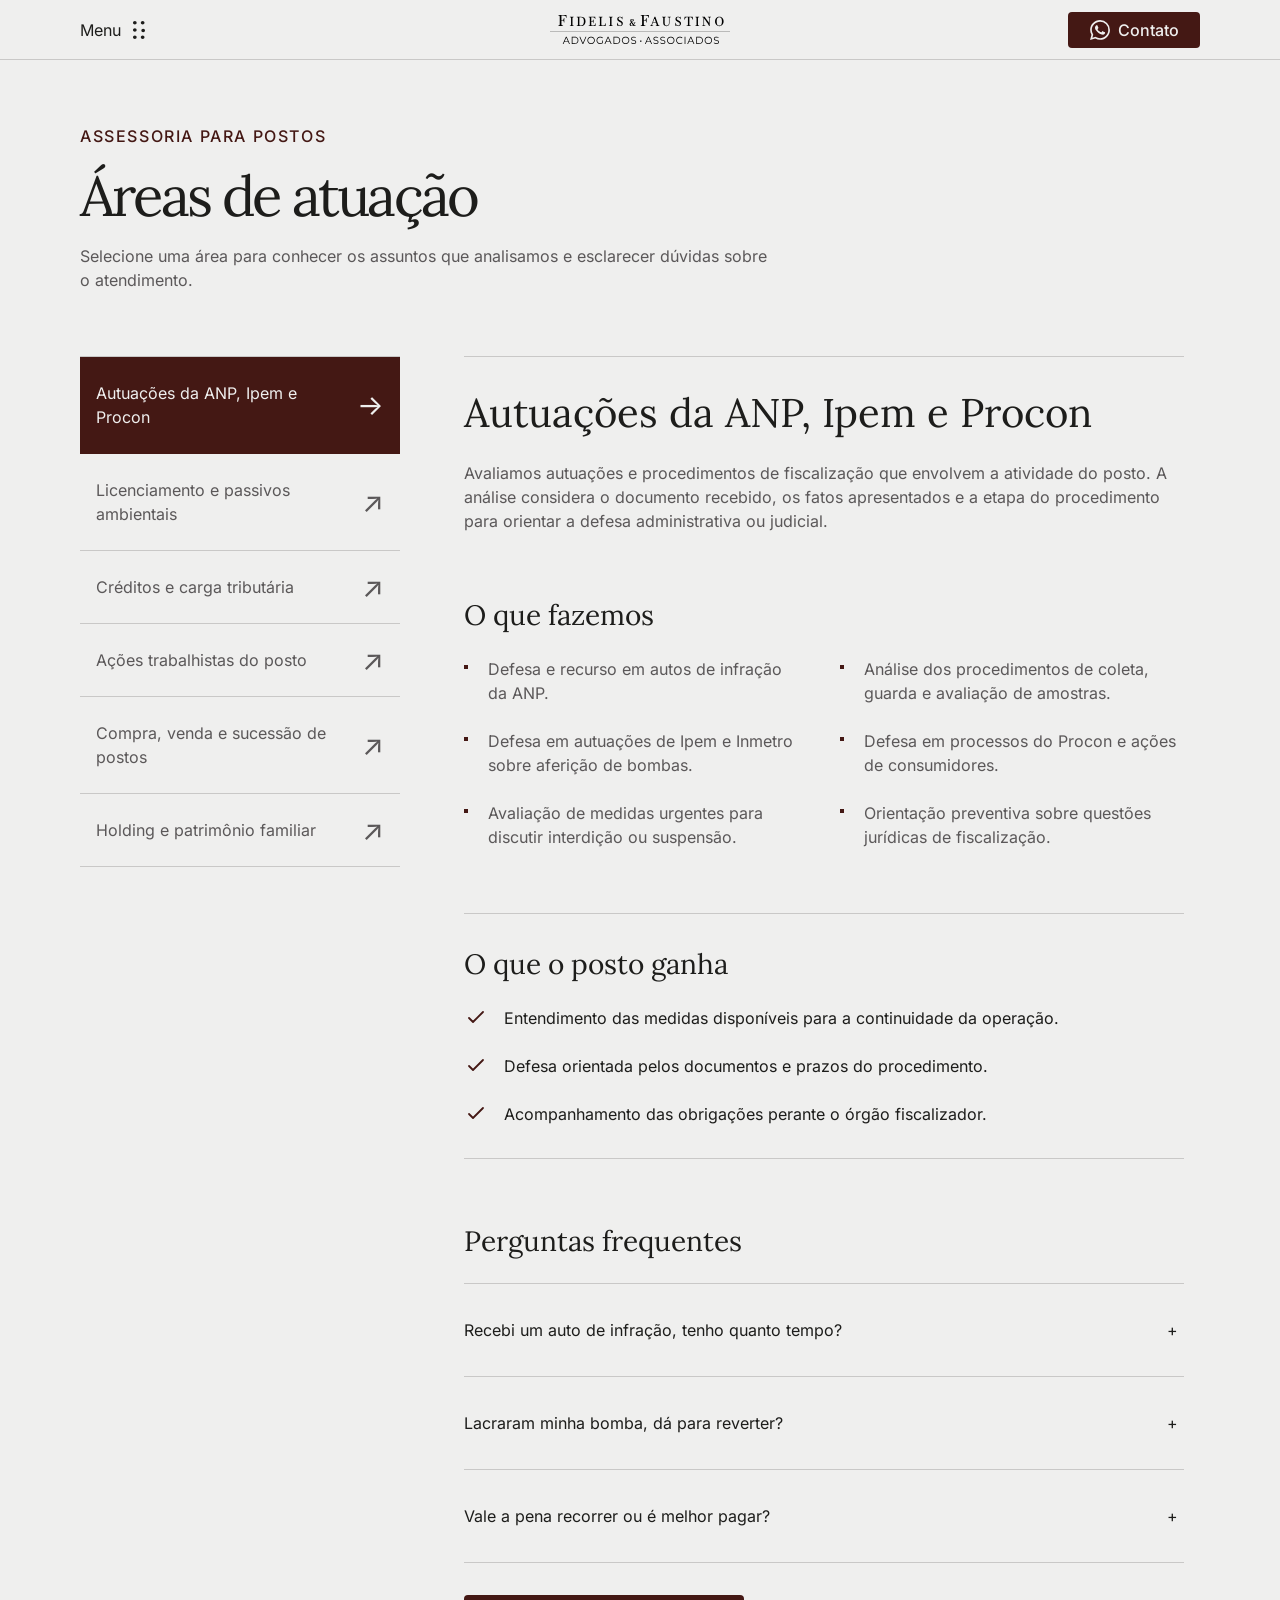
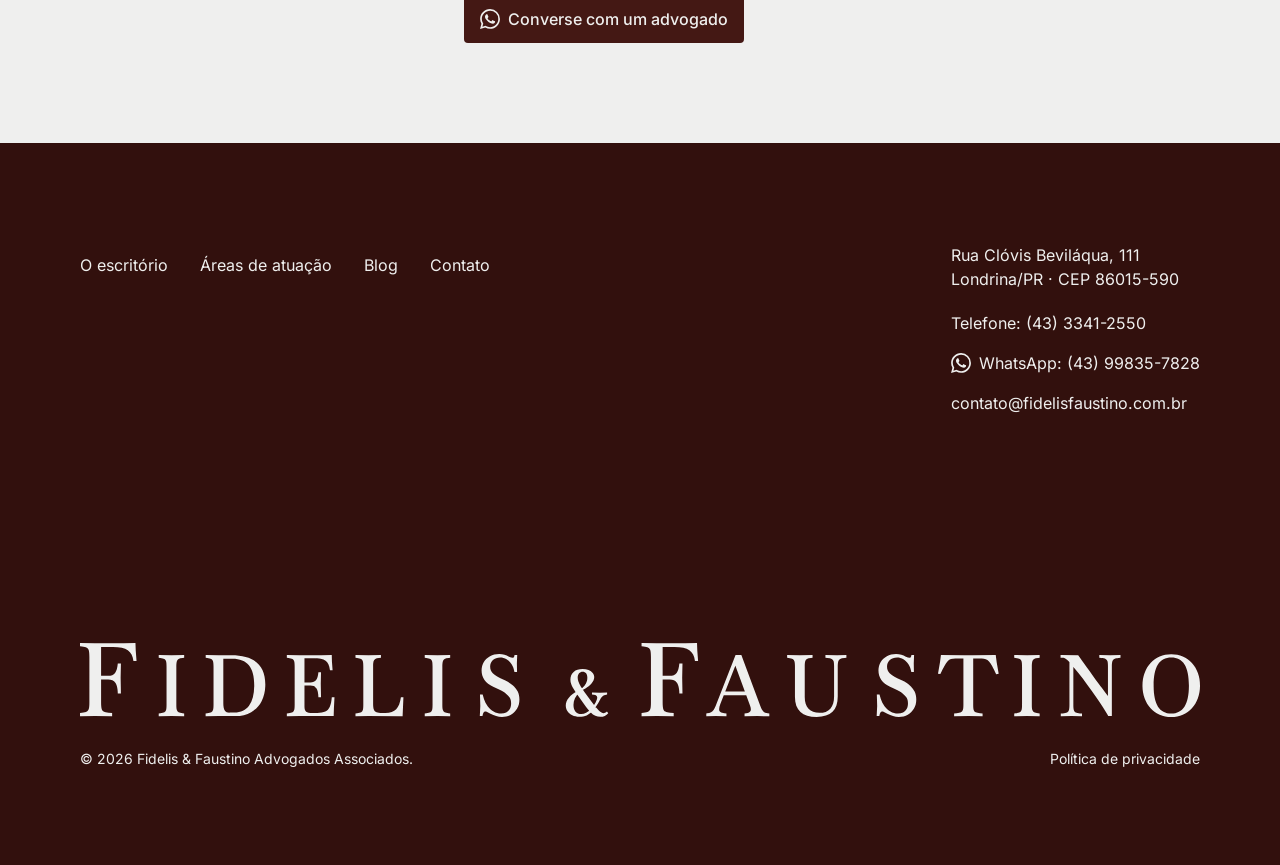
==== areas.html @ b2f61b4e "feat: add Fidelis Faustino institutional website frontend" ====
<!doctype html>
<html lang="pt-BR">
<head>
  <meta charset="utf-8">
  <meta name="viewport" content="width=device-width, initial-scale=1">
  <meta name="description" content="Conheça as áreas de atuação de Fidelis &amp; Faustino: autuações, questões ambientais, tributárias, trabalhistas e patrimoniais.">
  <meta name="theme-color" content="#EFEFEE">
  <title>Áreas de atuação | Fidelis &amp; Faustino Advogados Associados</title>
  <link rel="preload" href="assets/fonts/lora-400.ttf" as="font" type="font/ttf" crossorigin>
  <link rel="preload" href="assets/fonts/inter-400.ttf" as="font" type="font/ttf" crossorigin>
  <link rel="stylesheet" href="css/tailwind.css">
  <link rel="stylesheet" href="design_system/tokens.css">
  <link rel="stylesheet" href="css/frontend-tokens.css">
  <link rel="stylesheet" href="css/custom.css?v=d2b5f549e1b6">
  <link rel="stylesheet" href="css/areas.css">
  <script src="js/areas.js" defer></script>
  <script src="js/main.js" defer></script>
</head>
<body class="areas-page">
  <a href="#conteudo" class="skip-link">Pular para o conteúdo</a>
  <header class="site-header">
    <div class="container header-inner flex items-center justify-between">
      <button type="button" id="menu-trigger" class="menu-trigger" aria-expanded="false" aria-controls="site-menu" aria-label="Abrir menu de navegação">
        <span class="menu-label">Menu</span>
        <img src="assets/figma/imgGroup.svg" alt="" width="12" height="18">
      </button>
      <a class="header-brand" href="index.html" aria-label="Fidelis &amp; Faustino, início">
        <img src="assets/figma/imgFidelisFaustinoVetorOriginal.svg" alt="Fidelis & Faustino Advogados Associados" width="180" height="29">
      </a>
      <a href="contato.html" class="header-contact"><span><i class="whatsapp-icon" aria-hidden="true"></i>Contato</span></a>
    </div>
  </header>
  <div id="site-menu" class="menu-backdrop" hidden>
    <nav class="menu-panel" aria-label="Navegação principal">
      <div class="container menu-layout grid">
        <div class="menu-links grid">
          <a href="escritorio.html">O escritório</a>
          <a href="areas.html" aria-current="page">Áreas de atuação</a>
          <a href="virada-de-bandeira.html">Virada de bandeira</a>
          <a href="index.html#publicacao">Publicação</a>
          <a href="blog.html">Blog</a>
          <a href="contato.html">Contato</a>
        </div>
        <img class="menu-photo" src="assets/figma/imgPanoramaPostoBrasileiroEstadoFinalDoReveal.webp" width="1440" height="706" alt="" loading="lazy">
      </div>
    </nav>
  </div>
  <main id="conteudo" tabindex="-1">
    <section id="inicio" class="areas-hero" aria-labelledby="areas-title">
      <div class="container">
        <p class="eyebrow">ASSESSORIA PARA POSTOS</p>
        <h1 id="areas-title" class="display">Áreas de atuação</h1>
        <p class="body-secondary">Selecione uma área para conhecer os assuntos que analisamos e esclarecer dúvidas sobre o atendimento.</p>
      </div>
    </section>
    <div class="areas-section" data-areas>
      <div class="container areas-layout">
        <aside class="areas-sidebar" aria-label="Selecione uma área">
          <nav class="areas-nav" aria-label="Áreas de atuação">
            <a href="#autuacoes" data-area-link>Autuações da ANP, Ipem e Procon</a>
            <a href="#ambiental" data-area-link>Licenciamento e passivos ambientais</a>
            <a href="#tributario" data-area-link>Créditos e carga tributária</a>
            <a href="#trabalhista" data-area-link>Ações trabalhistas do posto</a>
            <a href="#sucessao" data-area-link>Compra, venda e sucessão de postos</a>
            <a href="#patrimonio" data-area-link>Holding e patrimônio familiar</a>
          </nav>
          <div class="areas-mobile-picker">
            <label for="area-select">Selecione uma área</label>
            <select id="area-select" data-area-select>
              <option value="autuacoes">Autuações da ANP, Ipem e Procon</option>
              <option value="ambiental">Licenciamento e passivos ambientais</option>
              <option value="tributario">Créditos e carga tributária</option>
              <option value="trabalhista">Ações trabalhistas do posto</option>
              <option value="sucessao">Compra, venda e sucessão de postos</option>
              <option value="patrimonio">Holding e patrimônio familiar</option>
            </select>
          </div>
        </aside>
        <div class="areas-detail">
          <article id="autuacoes" data-area-panel aria-labelledby="autuacoes-title" class="area-panel">
            <div class="area-intro">
              <h2 id="autuacoes-title" class="heading">Autuações da ANP, Ipem e Procon</h2>
              <p class="body-secondary">Avaliamos autuações e procedimentos de fiscalização que envolvem a atividade do posto. A análise considera o documento recebido, os fatos apresentados e a etapa do procedimento para orientar a defesa administrativa ou judicial.</p>
            </div>
<section class="area-services area-block" aria-labelledby="services-autuacoes"><h3 id="services-autuacoes">O que fazemos</h3><ul class="area-points"><li>Defesa e recurso em autos de infração da ANP.</li><li>Análise dos procedimentos de coleta, guarda e avaliação de amostras.</li><li>Defesa em autuações de Ipem e Inmetro sobre aferição de bombas.</li><li>Defesa em processos do Procon e ações de consumidores.</li><li>Avaliação de medidas urgentes para discutir interdição ou suspensão.</li><li>Orientação preventiva sobre questões jurídicas de fiscalização.</li></ul></section>
<section class="area-benefits area-block" aria-labelledby="benefits-autuacoes"><h3 id="benefits-autuacoes">O que o posto ganha</h3><ul><li><svg class="area-check" viewBox="0 0 24 24" fill="none" aria-hidden="true"><path d="m5 12 4 4L19 6" stroke="currentColor" stroke-width="1.8" stroke-linecap="round" stroke-linejoin="round"/></svg><span>Entendimento das medidas disponíveis para a continuidade da operação.</span></li><li><svg class="area-check" viewBox="0 0 24 24" fill="none" aria-hidden="true"><path d="m5 12 4 4L19 6" stroke="currentColor" stroke-width="1.8" stroke-linecap="round" stroke-linejoin="round"/></svg><span>Defesa orientada pelos documentos e prazos do procedimento.</span></li><li><svg class="area-check" viewBox="0 0 24 24" fill="none" aria-hidden="true"><path d="m5 12 4 4L19 6" stroke="currentColor" stroke-width="1.8" stroke-linecap="round" stroke-linejoin="round"/></svg><span>Acompanhamento das obrigações perante o órgão fiscalizador.</span></li></ul></section>
<section class="area-faq area-block" aria-labelledby="faq-autuacoes-title"><h3 id="faq-autuacoes-title">Perguntas frequentes</h3><details class="faq-item" name="faq-autuacoes"><summary>Recebi um auto de infração, tenho quanto tempo?</summary><p>O prazo precisa ser conferido na notificação e no procedimento específico. A análise verifica o documento recebido, a data de ciência e a etapa em que a demanda se encontra.</p></details><details class="faq-item" name="faq-autuacoes"><summary>Lacraram minha bomba, dá para reverter?</summary><p>A avaliação considera o motivo da medida e os documentos da fiscalização para identificar as possibilidades administrativas ou judiciais aplicáveis.</p></details><details class="faq-item" name="faq-autuacoes"><summary>Vale a pena recorrer ou é melhor pagar?</summary><p>A leitura do auto de infração e dos documentos permite avaliar os fundamentos da cobrança, as possibilidades de defesa e os riscos de cada caminho.</p></details></section>
            <a href="contato.html" class="button area-cta" data-contact-topic="Autuações da ANP, Ipem e Procon"><i class="whatsapp-icon" aria-hidden="true"></i>Converse com um advogado</a>
          </article>
          <article id="ambiental" data-area-panel aria-labelledby="ambiental-title" class="area-panel">
            <div class="area-intro">
              <h2 id="ambiental-title" class="heading">Licenciamento e passivos ambientais</h2>
              <p class="body-secondary">Orientamos questões jurídicas relacionadas às licenças, às exigências dos órgãos ambientais e aos passivos associados ao posto. Examinamos a documentação e o histórico da área para avaliar as obrigações envolvidas.</p>
            </div>
<section class="area-services area-block" aria-labelledby="services-ambiental"><h3 id="services-ambiental">O que fazemos</h3><ul class="area-points"><li>Orientação jurídica na regularização, renovação e transferência de licenças.</li><li>Defesa em autos de infração ambiental.</li><li>Negociação e acompanhamento de termos de ajustamento de conduta.</li><li>Defesa em ações civis públicas e acompanhamento de inquéritos civis.</li><li>Orientação jurídica em investigação e remediação de áreas.</li><li>Análise de responsabilidades entre proprietário, revendedor e distribuidora.</li></ul></section>
<section class="area-benefits area-block" aria-labelledby="benefits-ambiental"><h3 id="benefits-ambiental">O que o posto ganha</h3><ul><li><svg class="area-check" viewBox="0 0 24 24" fill="none" aria-hidden="true"><path d="m5 12 4 4L19 6" stroke="currentColor" stroke-width="1.8" stroke-linecap="round" stroke-linejoin="round"/></svg><span>Clareza sobre exigências e documentos necessários à regularização.</span></li><li><svg class="area-check" viewBox="0 0 24 24" fill="none" aria-hidden="true"><path d="m5 12 4 4L19 6" stroke="currentColor" stroke-width="1.8" stroke-linecap="round" stroke-linejoin="round"/></svg><span>Avaliação das responsabilidades relacionadas ao passivo ambiental.</span></li><li><svg class="area-check" viewBox="0 0 24 24" fill="none" aria-hidden="true"><path d="m5 12 4 4L19 6" stroke="currentColor" stroke-width="1.8" stroke-linecap="round" stroke-linejoin="round"/></svg><span>Orientação sobre obrigações e possibilidades de negociação com os órgãos envolvidos.</span></li></ul></section>
<section class="area-faq area-block" aria-labelledby="faq-ambiental-title"><h3 id="faq-ambiental-title">Perguntas frequentes</h3><details class="faq-item" name="faq-ambiental"><summary>Comprei um posto já contaminado. Eu respondo?</summary><p>A análise considera o histórico da área, os envolvidos e as obrigações ambientais. A compra exige o exame das possíveis responsabilidades relacionadas ao passivo.</p></details><details class="faq-item" name="faq-ambiental"><summary>O que um TAC me obriga a fazer?</summary><p>As obrigações são identificadas no texto do termo, incluindo medidas, condições e prazos. A leitura jurídica permite avaliar o compromisso antes da assinatura.</p></details><details class="faq-item" name="faq-ambiental"><summary>Minha licença venceu. O que faço primeiro?</summary><p>A análise começa pela licença, pelo histórico do procedimento e por eventuais notificações para definir as medidas aplicáveis à situação do posto.</p></details></section>
            <a href="contato.html" class="button area-cta" data-contact-topic="Licenciamento e passivos ambientais"><i class="whatsapp-icon" aria-hidden="true"></i>Converse com um advogado</a>
          </article>
          <article id="tributario" data-area-panel aria-labelledby="tributario-title" class="area-panel">
            <div class="area-intro">
              <h2 id="tributario-title" class="heading">Créditos e carga tributária</h2>
              <p class="body-secondary">Examinamos questões tributárias da operação do posto, incluindo recolhimentos, possíveis créditos e cobranças fiscais. A análise parte dos registros da empresa para avaliar as medidas administrativas ou judiciais aplicáveis.</p>
            </div>
<section class="area-services area-block" aria-labelledby="services-tributario"><h3 id="services-tributario">O que fazemos</h3><ul class="area-points"><li>Revisão dos recolhimentos e do período aplicável à análise.</li><li>Identificação de possíveis créditos e pedidos de restituição ou compensação.</li><li>Defesa em autos de infração estaduais e federais.</li><li>Defesa em execuções fiscais e discussão de penhoras.</li><li>Avaliação de parcelamentos e transações tributárias.</li><li>Orientação sobre o regime tributário da loja de conveniência.</li></ul></section>
<section class="area-benefits area-block" aria-labelledby="benefits-tributario"><h3 id="benefits-tributario">O que o posto ganha</h3><ul><li><svg class="area-check" viewBox="0 0 24 24" fill="none" aria-hidden="true"><path d="m5 12 4 4L19 6" stroke="currentColor" stroke-width="1.8" stroke-linecap="round" stroke-linejoin="round"/></svg><span>Identificação de possíveis valores a recuperar com base nos recolhimentos.</span></li><li><svg class="area-check" viewBox="0 0 24 24" fill="none" aria-hidden="true"><path d="m5 12 4 4L19 6" stroke="currentColor" stroke-width="1.8" stroke-linecap="round" stroke-linejoin="round"/></svg><span>Compreensão da carga tributária aplicável à operação.</span></li><li><svg class="area-check" viewBox="0 0 24 24" fill="none" aria-hidden="true"><path d="m5 12 4 4L19 6" stroke="currentColor" stroke-width="1.8" stroke-linecap="round" stroke-linejoin="round"/></svg><span>Avaliação das medidas de defesa em cobranças e execuções fiscais.</span></li></ul></section>
<section class="area-faq area-block" aria-labelledby="faq-tributario-title"><h3 id="faq-tributario-title">Perguntas frequentes</h3><details class="faq-item" name="faq-tributario"><summary>Dá para recuperar imposto pago a mais?</summary><p>A possibilidade de recuperação é avaliada com base nos recolhimentos e nos registros fiscais, considerando os requisitos aplicáveis a cada situação.</p></details><details class="faq-item" name="faq-tributario"><summary>Preciso trocar de contador?</summary><p>A revisão pode ser conduzida em diálogo com o contador do posto, a partir da documentação fiscal e contábil disponível.</p></details><details class="faq-item" name="faq-tributario"><summary>Já estou em execução fiscal. Ainda dá para discutir?</summary><p>A documentação e a etapa do processo são examinadas para identificar as medidas de defesa disponíveis e os riscos envolvidos.</p></details></section>
            <a href="contato.html" class="button area-cta" data-contact-topic="Créditos e carga tributária"><i class="whatsapp-icon" aria-hidden="true"></i>Converse com um advogado</a>
          </article>
          <article id="trabalhista" data-area-panel aria-labelledby="trabalhista-title" class="area-panel">
            <div class="area-intro">
              <h2 id="trabalhista-title" class="heading">Ações trabalhistas do posto</h2>
              <p class="body-secondary">Atuamos nas questões trabalhistas da pista e da loja de conveniência. Avaliamos reclamações, contratos e rotinas de trabalho para orientar o posto nas demandas existentes e na organização dos procedimentos com a equipe.</p>
            </div>
<section class="area-services area-block" aria-labelledby="services-trabalhista"><h3 id="services-trabalhista">O que fazemos</h3><ul class="area-points"><li>Defesa em reclamações trabalhistas e acompanhamento de recursos.</li><li>Revisão de contratos, jornadas, controle de ponto e políticas de comissão.</li><li>Orientação para adequação das rotinas trabalhistas do posto.</li><li>Orientação em rescisões e negociação de acordos.</li><li>Defesa em procedimentos de fiscalização trabalhista.</li><li>Treinamento de gestão sobre rotinas e riscos trabalhistas recorrentes.</li></ul></section>
<section class="area-benefits area-block" aria-labelledby="benefits-trabalhista"><h3 id="benefits-trabalhista">O que o posto ganha</h3><ul><li><svg class="area-check" viewBox="0 0 24 24" fill="none" aria-hidden="true"><path d="m5 12 4 4L19 6" stroke="currentColor" stroke-width="1.8" stroke-linecap="round" stroke-linejoin="round"/></svg><span>Identificação de rotinas que podem gerar demandas recorrentes.</span></li><li><svg class="area-check" viewBox="0 0 24 24" fill="none" aria-hidden="true"><path d="m5 12 4 4L19 6" stroke="currentColor" stroke-width="1.8" stroke-linecap="round" stroke-linejoin="round"/></svg><span>Elementos para avaliar os riscos e as provisões de cada processo.</span></li><li><svg class="area-check" viewBox="0 0 24 24" fill="none" aria-hidden="true"><path d="m5 12 4 4L19 6" stroke="currentColor" stroke-width="1.8" stroke-linecap="round" stroke-linejoin="round"/></svg><span>Orientação para documentar procedimentos e relações de trabalho.</span></li></ul></section>
<section class="area-faq area-block" aria-labelledby="faq-trabalhista-title"><h3 id="faq-trabalhista-title">Perguntas frequentes</h3><details class="faq-item" name="faq-trabalhista"><summary>Frentista tem direito a adicional de periculosidade?</summary><p>A análise considera as atividades efetivamente exercidas, o período e a documentação para avaliar o adicional no caso concreto.</p></details><details class="faq-item" name="faq-trabalhista"><summary>Posso descontar a diferença de caixa do funcionário?</summary><p>A possibilidade precisa ser avaliada a partir das condições de trabalho, dos documentos e das regras aplicáveis à relação.</p></details><details class="faq-item" name="faq-trabalhista"><summary>Vale a pena fazer acordo?</summary><p>A avaliação considera os pedidos, os documentos e os riscos do processo para orientar a decisão sobre uma possível negociação.</p></details></section>
            <a href="contato.html" class="button area-cta" data-contact-topic="Ações trabalhistas do posto"><i class="whatsapp-icon" aria-hidden="true"></i>Converse com um advogado</a>
          </article>
          <article id="sucessao" data-area-panel aria-labelledby="sucessao-title" class="area-panel">
            <div class="area-intro">
              <h2 id="sucessao-title" class="heading">Compra, venda e sucessão de postos</h2>
              <p class="body-secondary">Analisamos os contratos, os documentos e as obrigações envolvidos na compra, na venda ou na sucessão de um posto. O trabalho considera o histórico da operação e as condições da transição para orientar a negociação e a organização societária.</p>
            </div>
<section class="area-services area-block" aria-labelledby="services-sucessao"><h3 id="services-sucessao">O que fazemos</h3><ul class="area-points"><li>Análise de documentos e passivos antes da assinatura.</li><li>Redação de contratos com avaliação de garantias e retenção de valores.</li><li>Orientação jurídica na transferência de autorizações e licenças.</li><li>Avaliação do contrato de bandeira e das obrigações envolvidas na transferência.</li><li>Planejamento da sucessão familiar.</li><li>Mediação de conflitos entre sócios e herdeiros.</li></ul></section>
<section class="area-benefits area-block" aria-labelledby="benefits-sucessao"><h3 id="benefits-sucessao">O que o posto ganha</h3><ul><li><svg class="area-check" viewBox="0 0 24 24" fill="none" aria-hidden="true"><path d="m5 12 4 4L19 6" stroke="currentColor" stroke-width="1.8" stroke-linecap="round" stroke-linejoin="round"/></svg><span>Informações sobre os riscos para orientar a negociação do preço.</span></li><li><svg class="area-check" viewBox="0 0 24 24" fill="none" aria-hidden="true"><path d="m5 12 4 4L19 6" stroke="currentColor" stroke-width="1.8" stroke-linecap="round" stroke-linejoin="round"/></svg><span>Planejamento das etapas jurídicas da transição da operação.</span></li><li><svg class="area-check" viewBox="0 0 24 24" fill="none" aria-hidden="true"><path d="m5 12 4 4L19 6" stroke="currentColor" stroke-width="1.8" stroke-linecap="round" stroke-linejoin="round"/></svg><span>Regras documentadas para as relações entre sócios e familiares.</span></li></ul></section>
<section class="area-faq area-block" aria-labelledby="faq-sucessao-title"><h3 id="faq-sucessao-title">Perguntas frequentes</h3><details class="faq-item" name="faq-sucessao"><summary>O contrato com a distribuidora passa para o comprador?</summary><p>As condições de transferência e eventuais exigências de anuência são verificadas no contrato vigente e nos documentos da negociação.</p></details><details class="faq-item" name="faq-sucessao"><summary>Quanto tempo leva uma due diligence?</summary><p>O prazo é avaliado conforme o tamanho da operação, os documentos disponíveis e o escopo da análise.</p></details><details class="faq-item" name="faq-sucessao"><summary>O que mais aparece de surpresa?</summary><p>A análise procura obrigações contratuais e passivos ambientais, trabalhistas e fiscais que possam influenciar a negociação.</p></details></section>
            <a href="contato.html" class="button area-cta" data-contact-topic="Compra, venda e sucessão de postos"><i class="whatsapp-icon" aria-hidden="true"></i>Converse com um advogado</a>
          </article>
          <article id="patrimonio" data-area-panel aria-labelledby="patrimonio-title" class="area-panel">
            <div class="area-intro">
              <h2 id="patrimonio-title" class="heading">Holding e patrimônio familiar</h2>
              <p class="body-secondary">Avaliamos a organização do patrimônio e das participações da família, considerando a atividade do posto e os objetivos de sucessão. A análise inclui a estrutura societária e as garantias assumidas pelos envolvidos.</p>
            </div>
<section class="area-services area-block" aria-labelledby="services-patrimonio"><h3 id="services-patrimonio">O que fazemos</h3><ul class="area-points"><li>Avaliação e estruturação de holding familiar.</li><li>Organização das relações entre patrimônio pessoal e operação.</li><li>Planejamento sucessório com análise de custos e procedimentos.</li><li>Acordos de sócios e regras de entrada e saída de familiares.</li><li>Revisão de garantias e avais dados a distribuidoras e bancos.</li><li>Organização societária de quem tem mais de um posto.</li></ul></section>
<section class="area-benefits area-block" aria-labelledby="benefits-patrimonio"><h3 id="benefits-patrimonio">O que o posto ganha</h3><ul><li><svg class="area-check" viewBox="0 0 24 24" fill="none" aria-hidden="true"><path d="m5 12 4 4L19 6" stroke="currentColor" stroke-width="1.8" stroke-linecap="round" stroke-linejoin="round"/></svg><span>Visão das relações entre patrimônio, garantias e riscos da operação.</span></li><li><svg class="area-check" viewBox="0 0 24 24" fill="none" aria-hidden="true"><path d="m5 12 4 4L19 6" stroke="currentColor" stroke-width="1.8" stroke-linecap="round" stroke-linejoin="round"/></svg><span>Planejamento da sucessão conforme a estrutura familiar.</span></li><li><svg class="area-check" viewBox="0 0 24 24" fill="none" aria-hidden="true"><path d="m5 12 4 4L19 6" stroke="currentColor" stroke-width="1.8" stroke-linecap="round" stroke-linejoin="round"/></svg><span>Regras documentadas sobre participação, direitos e obrigações dos familiares.</span></li></ul></section>
<section class="area-faq area-block" aria-labelledby="faq-patrimonio-title"><h3 id="faq-patrimonio-title">Perguntas frequentes</h3><details class="faq-item" name="faq-patrimonio"><summary>Holding serve para esconder patrimônio?</summary><p>A holding é uma estrutura de organização patrimonial e societária. Sua adequação exige avaliar os bens, as obrigações existentes e a finalidade pretendida.</p></details><details class="faq-item" name="faq-patrimonio"><summary>Sou avalista do contrato com a distribuidora. Isso me expõe?</summary><p>O aval pode envolver obrigações pessoais. O contrato e as garantias assumidas integram a análise patrimonial.</p></details><details class="faq-item" name="faq-patrimonio"><summary>Vale a pena para quem tem um posto só?</summary><p>A adequação da estrutura considera o patrimônio, as obrigações e os objetivos da família, além da quantidade de postos.</p></details></section>
            <a href="contato.html" class="button area-cta" data-contact-topic="Holding e patrimônio familiar"><i class="whatsapp-icon" aria-hidden="true"></i>Converse com um advogado</a>
          </article>
        </div>
      </div>
    </div>
  </main>
  <footer class="section site-footer">
    <div class="container footer-inner">
      <div class="footer-top flex justify-between">
        <nav class="footer-nav flex" aria-label="Navegação do rodapé"><a href="escritorio.html">O escritório</a><a href="areas.html" aria-current="page">Áreas de atuação</a><a href="blog.html">Blog</a><a href="contato.html">Contato</a></nav>
        <div class="footer-contact-info">
          <address>Rua Clóvis Beviláqua, 111<br>Londrina/PR · CEP 86015-590</address>
          <div class="footer-contact-links">
            <a href="tel:+554333412550">Telefone: (43) 3341-2550</a>
            <a href="https://wa.me/5543998357828" target="_blank" rel="noopener noreferrer"><i class="whatsapp-icon" aria-hidden="true"></i>WhatsApp: (43) 99835-7828<span class="sr-only"> (abre em nova aba)</span></a>
            <a href="mailto:contato@fidelisfaustino.com.br">contato@fidelisfaustino.com.br</a>
          </div>
        </div>
      </div>
      <div class="footer-brand-block">
        <a href="#inicio" aria-label="Fidelis & Faustino, voltar ao início"><img class="footer-wordmark" src="assets/figma/imgFidelisFaustinoAssinaturaVetorialOriginal1280Px.svg" width="1280" height="84" alt="Fidelis & Faustino" loading="lazy"></a>
        <div class="footer-bottom flex justify-between"><p>© 2026 Fidelis & Faustino Advogados Associados.</p><button class="privacy-trigger" type="button" data-open-dialog="privacy-dialog">Política de privacidade</button></div>
      </div>
    </div>
  </footer>
  <div class="back-top-slot"><a class="back-to-top" href="#inicio" hidden aria-label="Voltar ao topo"><span aria-hidden="true">↑</span></a></div>
  <dialog id="channel-dialog" class="notice-dialog" aria-labelledby="channel-title">
    <div class="stack"><h2 id="channel-title">Canal de atendimento</h2><p>Canal de atendimento em configuração nesta prévia. Você pode enviar um e-mail para <a class="text-link" href="mailto:contato@fidelisfaustino.com.br">contato@fidelisfaustino.com.br</a>.</p><button type="button" class="button notice-close" data-close-dialog>Fechar</button></div>
  </dialog>
  <dialog id="privacy-dialog" class="notice-dialog" aria-labelledby="privacy-title">
    <div class="stack"><h2 id="privacy-title">Privacidade nesta prévia</h2><p>O formulário é demonstrativo. Os dados digitados permanecem nesta página e não são enviados nem armazenados.</p><p>A política de privacidade será disponibilizada antes da ativação do formulário.</p><button type="button" class="button notice-close" data-close-dialog>Fechar</button></div>
  </dialog>
</body>
</html>
---- design_system/tokens.css ----
/* Fidelis & Faustino v1.0.0. Generated from source-manifest.json.
 * CSS projects Figma Regular/Medium to numeric 400/500; px to rem at 16px root.
 * Offsets/blur become dimensions. Reduced zero uses the target dimension. */
:root {
  --primitive-color-wine: #441814;
  --primitive-color-wine-hover: #5A221D;
  --primitive-color-wine-pressed: #32100D;
  --primitive-color-ink: #1D1D1B;
  --primitive-color-black: #000000;
  --primitive-color-secondary: #5B5859;
  --primitive-color-canvas: #EFEFEE;
  --primitive-color-border: #C9C8C7;
  --primitive-color-disabled: #DEDDDA;
  --primitive-color-disabled-text: #817D7B;
  --primitive-space-0: 0rem;
  --primitive-space-1: 0.0625rem;
  --primitive-space-2: 0.125rem;
  --primitive-space-4: 0.25rem;
  --primitive-space-8: 0.5rem;
  --primitive-space-12: 0.75rem;
  --primitive-space-14: 0.875rem;
  --primitive-space-16: 1rem;
  --primitive-space-20: 1.25rem;
  --primitive-space-24: 1.5rem;
  --primitive-space-28: 1.75rem;
  --primitive-space-32: 2rem;
  --primitive-space-36: 2.25rem;
  --primitive-space-40: 2.5rem;
  --primitive-space-44: 2.75rem;
  --primitive-space-48: 3rem;
  --primitive-space-52: 3.25rem;
  --primitive-space-56: 3.5rem;
  --primitive-space-60: 3.75rem;
  --primitive-space-64: 4rem;
  --primitive-space-80: 5rem;
  --primitive-space-96: 6rem;
  --primitive-space-100: 6.25rem;
  --primitive-space-128: 8rem;
  --primitive-space-160: 10rem;
  --primitive-space-180: 11.25rem;
  --primitive-space-260: 16.25rem;
  --primitive-space-429: 26.8125rem;
  --primitive-space-541: 33.8125rem;
  --primitive-space-706: 44.125rem;
  --primitive-space-1280: 80rem;
  --primitive-space-1440: 90rem;
  --primitive-type-h1: 3.5rem;
  --primitive-type-h2: 2.5rem;
  --primitive-type-h3: 1.75rem;
  --primitive-type-body: 1rem;
  --primitive-type-small: 0.875rem;
  --primitive-type-eyebrow: 1rem;
  --primitive-type-h1-tablet: 3rem;
  --primitive-type-h1-mobile: 2.75rem;
  --primitive-type-line-h1: 4.025rem;
  --primitive-type-line-h2: 3rem;
  --primitive-type-line-h3: 2.25rem;
  --primitive-type-line-body: 1.5rem;
  --primitive-type-line-small: 1.25rem;
  --primitive-type-line-h1-tablet: 3.45rem;
  --primitive-type-line-h1-mobile: 3.1625rem;
  --primitive-type-tracking-h1: -0.175rem;
  --primitive-type-tracking-h1-tablet: -0.15rem;
  --primitive-type-tracking-h1-mobile: -0.1375rem;
  --primitive-type-tracking-eyebrow: 0.1rem;
  --primitive-type-tracking-normal: 0rem;
  --primitive-font-display: "Lora";
  --primitive-font-body: "Inter";
  --primitive-font-regular: 400;
  --primitive-font-medium: 500;
  --primitive-motion-zero: 0ms;
  --primitive-motion-zero-px: 0rem;
  --primitive-motion-delay-1: 100ms;
  --primitive-motion-delay-2: 200ms;
  --primitive-motion-delay-3: 300ms;
  --primitive-motion-delay-4: 400ms;
  --primitive-motion-ui: 150ms;
  --primitive-motion-menu: 300ms;
  --primitive-motion-hero: 1000ms;
  --primitive-motion-panorama: 1800ms;
  --primitive-motion-scale-start: 1.4;
  --primitive-motion-scale-final: 1;
  --primitive-motion-offset: 6.25rem;
  --primitive-motion-blur-image: 0.25rem;
  --primitive-motion-blur-menu: 0.375rem;
  --primitive-motion-bounce: 0;
  --color-bg-primary: var(--primitive-color-canvas);
  --color-text-primary: var(--primitive-color-ink);
  --color-text-secondary: var(--primitive-color-secondary);
  --color-text-accent: var(--primitive-color-wine);
  --color-text-inverse: var(--primitive-color-canvas);
  --color-action-default: var(--primitive-color-wine);
  --color-action-hover: var(--primitive-color-wine-hover);
  --color-action-pressed: var(--primitive-color-wine-pressed);
  --color-action-disabled: var(--primitive-color-disabled);
  --color-text-disabled: var(--primitive-color-disabled-text);
  --color-border-default: var(--primitive-color-border);
  --color-border-focus: var(--primitive-color-wine);
  --color-icon-default: var(--primitive-color-ink);
  --space-none: var(--primitive-space-0);
  --space-xs: var(--primitive-space-4);
  --space-sm: var(--primitive-space-8);
  --space-md: var(--primitive-space-16);
  --space-lg: var(--primitive-space-24);
  --space-xl: var(--primitive-space-32);
  --space-section: var(--primitive-space-64);
  --space-title-gap: var(--primitive-space-16);
  --space-action-gap: var(--primitive-space-28);
  --space-page-desktop: var(--primitive-space-80);
  --space-page-tablet: var(--primitive-space-40);
  --space-page-mobile: var(--primitive-space-16);
  --space-hero-top: var(--primitive-space-100);
  --space-header-y: var(--primitive-space-12);
  --space-control-x: var(--primitive-space-16);
  --space-menu-gap: var(--primitive-space-12);
  --space-focus-offset: var(--primitive-space-4);
  --size-container-max: var(--primitive-space-1280);
  --size-viewport-desktop: var(--primitive-space-1440);
  --size-hero-title-max: var(--primitive-space-541);
  --size-hero-support-max: var(--primitive-space-429);
  --size-panorama-height: var(--primitive-space-706);
  --size-header-height: var(--primitive-space-60);
  --size-control-height: var(--primitive-space-48);
  --size-control-compact-height: var(--primitive-space-36);
  --size-control-min-target: var(--primitive-space-44);
  --size-hero-cta-width: var(--primitive-space-260);
  --size-brand-header-width: var(--primitive-space-180);
  --radius-control: var(--primitive-space-4);
  --radius-none: var(--primitive-space-0);
  --border-width: var(--primitive-space-1);
  --border-focus-width: var(--primitive-space-2);
  --font-display: var(--primitive-font-display);
  --font-body: var(--primitive-font-body);
  --font-style-regular: var(--primitive-font-regular);
  --font-style-medium: var(--primitive-font-medium);
  --type-size-h1: var(--primitive-type-h1);
  --type-size-h2: var(--primitive-type-h2);
  --type-size-h3: var(--primitive-type-h3);
  --type-size-body: var(--primitive-type-body);
  --type-size-small: var(--primitive-type-small);
  --type-size-eyebrow: var(--primitive-type-eyebrow);
  --type-size-h1-tablet: var(--primitive-type-h1-tablet);
  --type-size-h1-mobile: var(--primitive-type-h1-mobile);
  --type-line-h1: var(--primitive-type-line-h1);
  --type-line-h2: var(--primitive-type-line-h2);
  --type-line-h3: var(--primitive-type-line-h3);
  --type-line-body: var(--primitive-type-line-body);
  --type-line-small: var(--primitive-type-line-small);
  --type-line-h1-tablet: var(--primitive-type-line-h1-tablet);
  --type-line-h1-mobile: var(--primitive-type-line-h1-mobile);
  --type-tracking-h1: var(--primitive-type-tracking-h1);
  --type-tracking-h1-tablet: var(--primitive-type-tracking-h1-tablet);
  --type-tracking-h1-mobile: var(--primitive-type-tracking-h1-mobile);
  --type-tracking-eyebrow: var(--primitive-type-tracking-eyebrow);
  --type-tracking-normal: var(--primitive-type-tracking-normal);
  --motion-duration-hero: var(--primitive-motion-hero);
  --motion-duration-panorama: var(--primitive-motion-panorama);
  --motion-duration-menu: var(--primitive-motion-menu);
  --motion-duration-ui: var(--primitive-motion-ui);
  --motion-delay-eyebrow: var(--primitive-motion-delay-1);
  --motion-delay-title: var(--primitive-motion-delay-2);
  --motion-delay-body: var(--primitive-motion-delay-3);
  --motion-delay-action: var(--primitive-motion-delay-4);
  --motion-offset-entry: var(--primitive-motion-offset);
  --motion-scale-image-start: var(--primitive-motion-scale-start);
  --motion-blur-image: var(--primitive-motion-blur-image);
  --motion-blur-menu: var(--primitive-motion-blur-menu);
  --motion-bounce-entry: var(--primitive-motion-bounce);
  --color-bg-accent: var(--primitive-color-wine);
  --color-icon-inverse: var(--primitive-color-canvas);
  --primitive-color-neutral-surface: color(srgb 0.8999999761581421 0.8999999761581421 0.8962342739105225);
  --color-bg-subtle: var(--primitive-color-neutral-surface);
  --space-section-y: var(--primitive-space-100);
}
@media (prefers-reduced-motion: reduce) {
  :root {
    --motion-duration-hero: var(--primitive-motion-zero);
    --motion-duration-panorama: var(--primitive-motion-zero);
    --motion-duration-menu: var(--primitive-motion-zero);
    --motion-duration-ui: var(--primitive-motion-zero);
    --motion-delay-eyebrow: var(--primitive-motion-zero);
    --motion-delay-title: var(--primitive-motion-zero);
    --motion-delay-body: var(--primitive-motion-zero);
    --motion-delay-action: var(--primitive-motion-zero);
    --motion-offset-entry: var(--primitive-motion-zero-px);
    --motion-scale-image-start: var(--primitive-motion-scale-final);
    --motion-blur-image: var(--primitive-motion-zero-px);
    --motion-blur-menu: var(--primitive-motion-zero-px);
    --motion-bounce-entry: var(--primitive-motion-bounce);
  }
}
---- css/frontend-tokens.css ----
/* Measured layout from the approved homepage and responsive adaptations.
   Canonical brand values remain in design_system/tokens.css. */
:root {
  --layout-gutter: var(--space-page-desktop);
  --layout-section-y: var(--space-section-y);
  --layout-gap-wide: 3rem;
  --layout-gap-profile: 4rem;
  --layout-col-primary: 33.8125rem;
  --layout-col-secondary: 39.6875rem;
  --layout-copy-wide: 47.5rem;
  --layout-copy-profile: 34rem;
  --layout-copy-book-title: 36rem;
  --layout-profile-image: 30rem;
  --layout-profile-image-height: 37.5rem;
  --layout-profile-image-ratio: 4 / 5;
  --layout-book-image-ratio: 1;
  --layout-blog-feature-ratio: 16 / 9;
  --layout-blog-side-ratio: 5 / 2;
  --layout-contact-left: 39rem;
  --layout-contact-ratio: 624 / 816;
  --layout-contact-inset: 6rem;
  --layout-contract-label: 22.25rem;
  --layout-contract-number: 2.75rem;
  --layout-contract-gap: 2.5rem;
  --layout-footer-gap: 5.625rem;
  --layout-menu-max: 52rem;
  --layout-menu-image-ratio: 2.55;
  --size-header-action: 6.5625rem;
  --size-menu-trigger: 5.625rem;
  --size-menu-icon-width: 0.75rem;
  --size-menu-icon-height: 1.125rem;
  --size-brand-header-height: 1.7669375rem;
  --size-brand-footer-ratio: 1280 / 84;
  --size-icon-navigation: 1.5rem;
  --size-icon-service: 2rem;
  --size-featured-area-min: 7rem;
  --size-area-min: 8.5rem;
  --size-textarea-min: 7rem;
  --size-step-number: 3.5rem;
  --size-step-title-min: 4.5rem;
  --size-step-dre-title-min: 2.25rem;
  --size-dialog-max: 35rem;
  --size-dialog-max-height: 85dvh;
  --size-scroll-offset: 5rem;
  --size-focus-outline: var(--border-focus-width);
  --color-dialog-backdrop: rgb(29 29 27 / 0.45);
  --color-menu-rule: var(--color-border-default);
  --layer-header: 20;
  --layer-menu: 19;
  --layer-skip-link: 40;
  --motion-ease-entry: cubic-bezier(0.16, 1, 0.3, 1);
  --motion-ease-menu: cubic-bezier(0.12, 0.23, 0.5, 1);
  --motion-reveal-offset: 2rem;
  --motion-control-shift: 0.25rem;
  --motion-menu-enter: -1rem;
  --motion-hero-final: 0rem;
  --motion-hidden-opacity: 0;
  --motion-visible-opacity: 1;
  --motion-image-hover-scale: 1.025;
  --motion-image-scale-final: 1;
  --motion-spring-response: 9;
  --position-brand-center: -50%;
  --position-skip-link-hidden: calc(-100% - var(--space-xl));
  --type-display-size: var(--type-size-h1);
  --type-display-line: var(--type-line-h1);
  --type-display-tracking: var(--type-tracking-h1);
  --type-title-wrap: pretty;
  --text-decoration-offset: 0.25em;
}
@media (max-width: 79.999rem) {
  :root {
    --layout-gutter: var(--space-page-tablet);
    --layout-gap-profile: var(--space-xl);
    --layout-contact-inset: var(--space-page-tablet);
    --type-display-size: var(--type-size-h1-tablet);
    --type-display-line: var(--type-line-h1-tablet);
    --type-display-tracking: var(--type-tracking-h1-tablet);
  }
}
@media (max-width: 47.999rem) {
  :root {
    --layout-gutter: var(--space-page-mobile);
    --layout-section-y: var(--space-section);
    --layout-gap-wide: var(--space-xl);
    --layout-contact-inset: var(--space-page-mobile);
    --layout-footer-gap: var(--space-section);
    --type-display-size: var(--type-size-h1-mobile);
    --type-display-line: var(--type-line-h1-mobile);
    --type-display-tracking: var(--type-tracking-h1-mobile);
    --size-brand-header-width: 9rem;
    --size-brand-header-height: 1.41355rem;
    --size-header-action: 5.125rem;
    --size-menu-trigger: 4rem;
    --motion-reveal-offset: var(--space-md);
  }
}
@media (prefers-reduced-motion: reduce) {
  :root {
    --motion-reveal-offset: 0rem;
    --motion-menu-enter: 0rem;
  }
}

/* Browser review adjustments,22/10/2026 */
:root{--size-whatsapp-icon:1.25rem;--size-header-action:8.25rem;--size-hero-cta-width:18.5rem;--motion-parallax-scale:1.12;--motion-parallax-travel:0.055;--size-back-top-inset:1.25rem;--layer-back-top:18}
@media(max-width:47.999rem){:root{--size-header-action:6.5rem;--size-brand-header-width:7.5rem}}


/* Contact photo overlay and FAQ review. */
:root{--color-contact-photo-top:rgb(68 24 20 / .96);--color-contact-photo-mid:rgb(68 24 20 / .88);--color-contact-photo-bottom:rgb(68 24 20 / .64);--layout-faq-heading:27rem;--size-faq-indicator:1.5rem;--layout-contact-photo-min:45rem}

/* Latest browser review */
:root{--layout-footer-gap:10rem;--motion-parallax-travel:.19;--motion-parallax-scale:1.4;--size-metric-value:3rem;--layout-metrics-bottom:3rem;--color-metrics-surface:rgb(50 16 13 / .86)}
@media(max-width:47.999rem){:root{--layout-footer-gap:6rem;--size-metric-value:1.25rem;--layout-metrics-bottom:1rem;--motion-parallax-travel:.14;--motion-parallax-scale:1.3}}

/* Full-bleed footer return bar. */
:root{--size-back-top-bar:4rem;--motion-back-top-offset:1rem}

/* Hero position and counter entrance refinement. */
:root{--layout-hero-content-top:10rem;--layout-hero-content-bottom:2.5rem;--motion-counter-duration:1600ms}
@media(max-width:47.999rem){:root{--layout-hero-content-top:8rem;--layout-hero-content-bottom:1.5rem}}
---- css/custom.css ----
/* token-audit-disable-next-line: Font-face descriptors register the approved local Lora400 file; descriptors cannot resolve CSS variables. */
@font-face{font-family:Lora;src:url('../assets/fonts/lora-400.ttf') format('truetype');font-style:normal;font-weight:400;font-display:swap}
/* token-audit-disable-next-line: Font-face descriptors register the approved local Inter400 file; descriptors cannot resolve CSS variables. */
@font-face{font-family:Inter;src:url('../assets/fonts/inter-400.ttf') format('truetype');font-style:normal;font-weight:400;font-display:swap}
/* token-audit-disable-next-line: Font-face descriptors register the approved local Inter500 file; descriptors cannot resolve CSS variables. */
@font-face{font-family:Inter;src:url('../assets/fonts/inter-500.ttf') format('truetype');font-style:normal;font-weight:500;font-display:swap}
*,*::before,*::after{box-sizing:border-box}
html{scroll-behavior:smooth;scroll-padding-top:var(--size-scroll-offset)}
body{margin:var(--space-none);background:var(--color-bg-primary);color:var(--color-text-primary);font-family:var(--font-body),sans-serif;font-size:var(--type-size-body);font-weight:var(--font-style-regular);line-height:var(--type-line-body);-webkit-font-smoothing:antialiased}
body.menu-open{overflow:hidden}
button,input,textarea{font:inherit;color:inherit}
button,a,input,textarea,summary{-webkit-tap-highlight-color:transparent}
button{cursor:pointer}
button,a{touch-action:manipulation}
button{border:var(--space-none);background:none}
a{color:inherit;text-decoration:none}
p,h1,h2,h3,figure,ol,ul{margin:var(--space-none)}
ol,ul{padding:var(--space-none);list-style:none}
img{display:block;max-width:100%;height:auto}
address{font-style:normal}
p{text-wrap:pretty}
h1,h2,h3{font-weight:var(--font-style-regular)}
section,footer{scroll-margin-top:var(--size-scroll-offset)}
[hidden]{display:none!important}
:focus-visible{outline:var(--size-focus-outline) solid var(--color-border-focus);outline-offset:var(--space-focus-offset)}
.inverse :focus-visible,.site-footer :focus-visible{outline-color:var(--color-text-inverse)}
.container{width:100%;max-width:var(--size-container-max);margin-inline:auto}
.section{padding:var(--layout-section-y) var(--layout-gutter)}
.stack{display:flex;flex-direction:column;gap:var(--space-xl);align-items:flex-start;min-width:var(--space-none)}
.intro{display:flex;flex-direction:column;gap:var(--space-md);align-items:flex-start;width:100%}
.intro>p:not(.eyebrow){max-width:var(--layout-copy-wide)}
.eyebrow{font-size:var(--type-size-eyebrow);font-weight:var(--font-style-medium);line-height:var(--type-line-body);letter-spacing:var(--type-tracking-eyebrow);color:var(--color-text-accent)}
.display{font-family:var(--font-display),serif;font-size:var(--type-display-size);line-height:var(--type-display-line);letter-spacing:var(--type-display-tracking);text-wrap:var(--type-title-wrap)}
.heading{font-family:var(--font-display),serif;font-size:var(--type-size-h2);line-height:var(--type-line-h2);letter-spacing:var(--type-tracking-normal);text-wrap:pretty}
.subheading{font-family:var(--font-display),serif;font-size:var(--type-size-h3);line-height:var(--type-line-h3);letter-spacing:var(--type-tracking-normal);text-wrap:pretty}
.body-secondary{color:var(--color-text-secondary)}
.medium{font-weight:var(--font-style-medium)}
.small{font-size:var(--type-size-small);line-height:var(--type-line-small)}
.button{display:inline-flex;align-items:center;justify-content:center;min-height:var(--size-control-height);padding:var(--space-header-y) var(--space-control-x);border-radius:var(--radius-control);background:var(--color-action-default);color:var(--color-text-inverse);font-weight:var(--font-style-medium);line-height:var(--type-line-body);text-align:center;transition:background-color var(--motion-duration-ui),transform var(--motion-duration-ui);max-width:100%}
.button-primary-width{width:var(--size-hero-cta-width)}
.button-secondary{background:var(--color-bg-primary);color:var(--color-text-accent);border:var(--border-width) solid var(--color-border-default)}
.text-link{display:inline-flex;align-items:center;gap:var(--space-sm);min-height:var(--size-control-min-target);color:var(--color-text-accent);text-underline-offset:var(--text-decoration-offset)}
.text-link img{width:var(--size-icon-navigation);height:var(--size-icon-navigation);transition:transform var(--motion-duration-ui)}
.skip-link{position:fixed;top:var(--space-md);left:var(--layout-gutter);z-index:var(--layer-skip-link);transform:translateY(var(--position-skip-link-hidden));background:var(--color-action-default);color:var(--color-text-inverse);padding:var(--space-header-y) var(--space-control-x)}
.skip-link:focus{transform:none}
.site-header{height:var(--size-header-height);position:fixed;inset:var(--space-none) var(--space-none) auto;z-index:var(--layer-header);padding-inline:var(--layout-gutter);background:var(--color-bg-primary);border-bottom:var(--border-width) solid var(--color-border-default)}
.header-inner{height:100%;display:flex;align-items:center;justify-content:space-between;position:relative}
.menu-trigger{display:flex;gap:var(--space-menu-gap);align-items:center;min-height:var(--size-control-min-target);width:var(--size-menu-trigger);padding:var(--space-none);text-align:left}
.menu-trigger[aria-expanded=true] .menu-label{text-decoration:underline;text-underline-offset:var(--text-decoration-offset)}
.menu-trigger img{width:var(--size-menu-icon-width);height:var(--size-menu-icon-height)}
.header-brand{position:absolute;left:50%;transform:translateX(var(--position-brand-center));width:var(--size-brand-header-width)}
.header-brand img{width:100%;height:var(--size-brand-header-height)}
.header-contact{width:var(--size-header-action);min-height:var(--size-control-min-target);display:flex;align-items:center}
.header-contact > span{display:flex;width:100%;min-height:var(--size-control-compact-height);align-items:center;justify-content:center;border-radius:var(--radius-control);background:var(--color-action-default);color:var(--color-text-inverse);font-weight:var(--font-style-medium)}
.menu-backdrop{position:fixed;inset:var(--size-header-height) var(--space-none) var(--space-none);z-index:var(--layer-menu);background:var(--color-dialog-backdrop);backdrop-filter:blur(var(--motion-blur-menu))}
.menu-panel{background:var(--color-bg-primary);padding:var(--space-xl) var(--layout-gutter) var(--space-section);max-height:calc(100dvh - var(--size-header-height));overflow:auto}
.menu-layout{display:grid;grid-template-columns:1fr 1fr;gap:var(--layout-gap-wide)}
.menu-links{display:grid;grid-template-columns:1fr 1fr;gap:var(--space-md)}
.menu-links a{display:flex;align-items:center;min-height:var(--size-control-min-target);font-family:var(--font-display),serif;font-size:var(--type-size-h3);line-height:var(--type-line-h3)}
.menu-photo{width:100%;height:auto;aspect-ratio:var(--layout-menu-image-ratio);object-fit:cover}
.hero-content{padding:var(--space-section-y) var(--layout-gutter);overflow:clip}
.hero-columns{display:flex;justify-content:space-between;align-items:flex-end;gap:var(--layout-gap-wide)}
.hero-title-block{max-width:var(--size-hero-title-max);width:100%;flex-shrink:var(--space-none)}
.hero-title-line{display:block}
.hero-support{max-width:var(--size-hero-support-max);gap:var(--space-action-gap)}
.panorama{height:var(--size-panorama-height);overflow:hidden;position:relative}
.panorama img{width:100%;height:100%;object-fit:cover}
.trust-grid,.service-grid{display:grid;grid-template-columns:var(--layout-col-primary) var(--layout-col-secondary);justify-content:space-between;gap:var(--layout-gap-wide)}
.credential{display:flex;flex-direction:column;gap:var(--space-sm)}
.credential>h2,.credential>h3{color:var(--color-text-accent)}
.credential .display{letter-spacing:var(--type-tracking-normal)}
.trust-secondary{display:flex;flex-direction:column;gap:var(--space-xl)}
.trust-secondary .credential+.credential{border-top:var(--border-width) solid var(--color-border-default);padding-top:var(--space-xl)}
.subtle{background:var(--color-bg-subtle)}
.contract-list{width:100%}
.contract-row{display:grid;grid-template-columns:var(--layout-contract-number) var(--layout-contract-label) minmax(var(--space-none),1fr);gap:var(--layout-contract-gap);align-items:baseline;padding-block:var(--space-lg);border-top:var(--border-width) solid var(--color-border-default)}
.contract-number{color:var(--color-text-accent);font-size:var(--type-size-small);line-height:var(--type-line-small)}
.contract-row p{max-width:var(--layout-col-secondary)}
.service-copy{gap:var(--space-xl)}
.service-copy .intro{gap:var(--space-lg)}
.service-copy .intro-title{gap:var(--space-md)}
.service-list{display:flex;flex-direction:column;gap:var(--space-xl)}
.service-point{display:flex;gap:var(--space-md);align-items:flex-start}
.service-point+.service-point{padding-top:var(--space-xl);border-top:var(--border-width) solid var(--color-border-default)}
.service-point>img{width:var(--size-icon-service);height:var(--size-icon-service);flex-shrink:var(--space-none)}
.service-point>div{display:flex;flex-direction:column;gap:var(--space-md);min-width:var(--space-none)}
.inverse{background:var(--color-bg-accent);color:var(--color-text-inverse)}
.inverse .eyebrow{color:var(--color-text-inverse)}
.dre .stack{gap:var(--layout-contract-gap)}
.dre .intro{gap:var(--space-lg)}
.dre-heading{display:flex;flex-direction:column;gap:var(--space-md)}
.step-grid{display:grid;grid-template-columns:repeat(3,minmax(var(--space-none),1fr));gap:var(--space-xl);width:100%}
.step{display:flex;flex-direction:column;gap:var(--space-md);min-width:var(--space-none)}
.step-number-row{display:flex;align-items:center;gap:var(--space-md)}
.step-number{font-family:var(--font-display),serif;font-size:var(--type-size-h2);line-height:var(--type-line-h2);min-width:var(--size-step-number)}
.step-line{flex:1;min-width:var(--space-none);height:var(--border-width)}
.step h3{min-height:var(--size-step-dre-title-min)}
.dre .step-grid{margin-top:var(--space-sm)}
.area-grid{display:grid;grid-template-columns:repeat(3,minmax(var(--space-none),1fr));gap:var(--space-md);width:100%}
.area-card{display:flex;align-items:center;gap:var(--space-md);min-height:var(--size-area-min);padding:var(--space-xl);border:var(--border-width) solid var(--color-border-default);border-radius:var(--radius-control);transition:background-color var(--motion-duration-ui)}
.area-card h3{flex:1;min-width:var(--space-none)}
.area-card>img{width:var(--size-icon-navigation);height:var(--size-icon-navigation);flex-shrink:var(--space-none);transition:transform var(--motion-duration-ui)}
.area-featured{grid-column:1 / -1;min-height:var(--size-featured-area-min);background:var(--color-bg-accent);color:var(--color-text-inverse);border-color:var(--color-bg-accent)}
.profile-grid{display:grid;grid-template-columns:var(--layout-profile-image) minmax(var(--space-none),1fr);gap:var(--layout-gap-profile);align-items:center;padding-inline:var(--space-xl)}
.profile-photo{width:100%;height:var(--layout-profile-image-height);object-fit:cover}
.profile-copy{padding-inline:var(--space-section);gap:var(--space-xl)}
.profile-copy .intro{gap:var(--space-lg)}
.profile-name{display:flex;flex-direction:column;gap:var(--space-md)}
.profile-credentials{display:flex;flex-wrap:wrap;gap:var(--space-xl);align-items:center;justify-content:space-between;width:100%}
.profile-credentials .credentials-copy{display:flex;flex-direction:column;gap:var(--space-md)}
.book-grid{display:grid;grid-template-columns:minmax(var(--space-none),1fr) minmax(var(--space-none),1fr);gap:var(--layout-gap-wide);align-items:center}
.book-copy{padding-inline:var(--space-section)}
.book-copy .intro{gap:var(--space-lg)}
.bibliography{display:flex;flex-direction:column;gap:var(--space-sm)}
.book-photo{width:100%;aspect-ratio:var(--layout-book-image-ratio);object-fit:cover}
.attendance .stack{gap:var(--layout-gap-wide)}
.attendance .step-grid{grid-template-columns:repeat(4,minmax(var(--space-none),1fr))}
.attendance .step{gap:var(--space-lg)}
.attendance .step-number{color:var(--color-text-accent)}
.step-copy{display:flex;flex-direction:column;gap:var(--space-md)}
.attendance .step h3{min-height:var(--size-step-title-min)}
.blog .stack{gap:var(--layout-gap-wide)}
.blog-header{display:flex;justify-content:space-between;align-items:center;gap:var(--space-xl);width:100%}
.blog-header>.intro{flex:1}
.blog-header>.text-link{flex-shrink:var(--space-none)}
.blog-grid{display:grid;grid-template-columns:minmax(var(--space-none),2.08fr) minmax(var(--space-none),1fr);gap:var(--layout-gap-wide);width:100%}
.article-card{display:flex;flex-direction:column;gap:var(--space-lg);min-width:var(--space-none)}
.article-image{display:block;overflow:hidden}
.article-image img{width:100%;aspect-ratio:var(--layout-blog-side-ratio);object-fit:cover;transition:transform var(--motion-duration-menu)}
.article-featured .article-image img{aspect-ratio:var(--layout-blog-feature-ratio)}
.article-text{display:flex;flex-direction:column;gap:var(--space-md)}
.article-category{color:var(--color-text-accent);font-size:var(--type-size-small);line-height:var(--type-line-small)}
.blog-side{display:flex;flex-direction:column;gap:var(--space-xl)}
.faq .stack{gap:var(--layout-contract-gap)}
.faq-grid{display:grid;grid-template-columns:repeat(2,minmax(var(--space-none),1fr));column-gap:var(--layout-gap-wide);row-gap:var(--layout-contract-gap);width:100%}
.faq-item{border-top:var(--border-width) solid var(--color-border-default);padding-top:var(--space-lg)}
.faq-item summary{cursor:pointer;list-style:none;font-family:var(--font-display),serif;font-size:var(--type-size-h3);line-height:var(--type-line-h3);text-wrap:pretty}
.faq-item summary::-webkit-details-marker{display:none}
.faq-item summary::marker{content:''}
.faq-item p{margin-top:var(--space-md);color:var(--color-text-secondary)}
.faq-item:not([open]) summary{text-decoration:underline;text-decoration-thickness:var(--border-width);text-underline-offset:var(--text-decoration-offset)}
.contact-grid{display:grid;grid-template-columns:minmax(var(--space-none),624fr) minmax(var(--space-none),816fr)}
.contact-invite{padding:var(--layout-section-y) var(--layout-contact-inset) var(--layout-section-y) max(var(--layout-gutter),calc((100vw - var(--size-container-max))/2));gap:var(--space-xl)}
.contact-invite .intro{gap:var(--space-lg)}
.contact-channel{display:flex;flex-direction:column;gap:var(--space-md);align-items:flex-start}
.contact-form-panel{padding:var(--layout-section-y) max(var(--layout-gutter),calc((100vw - var(--size-container-max))/2)) var(--layout-section-y) var(--layout-gutter)}
.contact-form{display:flex;flex-direction:column;gap:var(--space-lg);width:100%}
.form-fields{display:grid;grid-template-columns:repeat(2,minmax(var(--space-none),1fr));gap:var(--space-lg)}
.field{display:flex;flex-direction:column;gap:var(--space-sm);min-width:var(--space-none)}
.field label{font-weight:var(--font-style-medium)}
.field-wide{grid-column:1 / -1}
.field input,.field textarea{width:100%;border:var(--border-width) solid var(--color-border-default);border-radius:var(--radius-control);padding:var(--space-header-y) var(--space-control-x);background:var(--color-bg-primary)}
.field input{min-height:var(--size-control-height)}
.field textarea{min-height:var(--size-textarea-min);resize:vertical}
.form-actions{display:flex;flex-direction:column;align-items:flex-start;gap:var(--space-md)}
.form-status{color:var(--color-text-accent)}
.form-note{color:var(--color-text-secondary);font-size:var(--type-size-small);line-height:var(--type-line-small)}
.site-footer{background:var(--color-action-pressed);color:var(--color-text-inverse)}
.footer-inner{display:flex;flex-direction:column;gap:var(--layout-footer-gap)}
.footer-top{display:flex;align-items:center;justify-content:space-between;gap:var(--space-xl)}
.footer-nav{display:flex;gap:var(--space-xl);flex-wrap:wrap}
.footer-nav a{display:flex;min-height:var(--size-control-min-target);align-items:center}
.footer-brand-block{display:flex;flex-direction:column;gap:var(--space-xl)}
.footer-wordmark{width:100%;aspect-ratio:var(--size-brand-footer-ratio);object-fit:contain}
.footer-bottom{display:flex;align-items:flex-start;justify-content:space-between;gap:var(--space-lg);font-size:var(--type-size-small);line-height:var(--type-line-small)}
.privacy-trigger{color:inherit;padding:var(--space-none);text-align:left}
.notice-dialog{width:calc(100% - var(--space-xl));max-width:var(--size-dialog-max);max-height:var(--size-dialog-max-height);overflow:auto;border:var(--border-width) solid var(--color-border-default);border-radius:var(--radius-control);padding:var(--space-xl);background:var(--color-bg-primary);color:var(--color-text-primary)}
.notice-dialog::backdrop{background:var(--color-dialog-backdrop)}
.notice-dialog .stack{gap:var(--space-lg)}
.notice-dialog .text-link{text-decoration:underline;overflow-wrap:anywhere}
.notice-dialog h2{font-family:var(--font-display),serif;font-size:var(--type-size-h3);line-height:var(--type-line-h3)}
.notice-close{align-self:flex-start}
@media (hover:hover){
  .button:hover{background:var(--color-action-hover)}
  .button-secondary:hover{background:var(--color-bg-subtle)}
  .header-contact:hover > span{background:var(--color-action-hover)}
  .text-link:hover,.footer-nav a:hover,.menu-links a:hover,.privacy-trigger:hover{text-decoration:underline}
  .text-link:hover img,.area-card:hover>img{transform:translateX(var(--motion-control-shift))}
  .area-card:not(.area-featured):hover{background:var(--color-bg-subtle)}
  .area-featured:hover{background:var(--color-action-hover)}
  .article-image:hover img{transform:scale(var(--motion-image-hover-scale))}
}
.button:active{background:var(--color-action-pressed)}
.button-secondary:active{background:var(--color-bg-subtle)}
@media (min-width:90rem){
  .profile-copy{padding-inline:var(--space-section) var(--space-none)}
  .profile-copy>.intro,.profile-credentials{max-width:var(--layout-copy-profile)}
  .book-copy{padding-inline:var(--space-section) var(--space-none)}
  .book-copy .heading{width:var(--layout-copy-book-title)}
  .book-title-line{display:block}
}
@media (max-width:89.999rem){
  .profile-copy{padding-inline:var(--space-none)}
  .trust-grid,.service-grid{grid-template-columns:minmax(var(--space-none),541fr) minmax(var(--space-none),635fr)}
  .book-title-line::after{content:' '}
}
@media (max-width:79.999rem){
  .hero-columns{align-items:flex-start;flex-direction:column;gap:var(--space-lg)}
  .hero-title-block{max-width:100%;flex-shrink:1}
  .hero-support{max-width:var(--layout-col-primary)}
  .hero-title-line{display:inline}
  .hero-title-line::after{content:' '}
  .trust-grid,.service-grid{grid-template-columns:1fr 1fr}
  .contract-row{grid-template-columns:var(--layout-contract-number) minmax(var(--space-none),1fr) minmax(var(--space-none),1.5fr);gap:var(--space-lg)}
  .profile-grid{grid-template-columns:minmax(var(--space-none),0.9fr) minmax(var(--space-none),1fr);padding-inline:var(--space-none)}
  .profile-photo{height:auto;aspect-ratio:var(--layout-profile-image-ratio)}
  .book-copy{padding-inline:var(--space-none)}
  .profile-credentials{flex-direction:column;align-items:flex-start;gap:var(--space-lg)}
  .attendance .step-grid{grid-template-columns:repeat(2,minmax(var(--space-none),1fr));row-gap:var(--layout-gap-wide)}
  .attendance .step h3{min-height:var(--space-none)}
  .area-card{padding:var(--space-lg)}
  .contact-grid{grid-template-columns:minmax(var(--space-none),0.9fr) minmax(var(--space-none),1.1fr)}
  .form-fields{grid-template-columns:1fr}
  .panorama{height:auto;aspect-ratio:1.8161435}
}
@media (max-width:63.999rem){
  .service-grid{grid-template-columns:1fr;gap:var(--layout-gap-wide)}
  .area-grid{grid-template-columns:repeat(2,minmax(var(--space-none),1fr))}
  .profile-grid,.book-grid{grid-template-columns:1fr 1fr;gap:var(--space-xl)}
  .profile-copy .heading,.book-copy .heading{font-size:var(--type-size-h3);line-height:var(--type-line-h3)}
  .blog-grid{grid-template-columns:minmax(var(--space-none),1.5fr) minmax(var(--space-none),1fr);gap:var(--space-xl)}
  .blog-header{align-items:flex-start}
  .article-featured .heading{font-size:var(--type-size-h3);line-height:var(--type-line-h3)}
  .contact-grid{grid-template-columns:1fr}
  .contact-invite,.contact-form-panel{padding:var(--layout-section-y) var(--layout-gutter)}
  .form-fields{grid-template-columns:repeat(2,minmax(var(--space-none),1fr))}
  .footer-top{align-items:flex-start;flex-direction:column}
  .step-grid{grid-template-columns:1fr;gap:var(--space-xl)}
  .step h3{min-height:var(--space-none)}
}
@media (max-width:47.999rem){
  .site-header{height:var(--size-header-height)}
  .menu-trigger{gap:var(--space-sm)}
  .menu-trigger img{display:none}
  .menu-layout{grid-template-columns:1fr}
  .menu-links{grid-template-columns:1fr;gap:var(--space-sm)}
  .menu-photo{display:none}
  .hero-content{padding-top:var(--space-section-y);padding-bottom:var(--space-xl)}
  .hero-columns{gap:var(--space-lg)}
  .hero-title-block .eyebrow{font-size:var(--type-size-small);line-height:var(--type-line-small)}
  .hero-title-line{display:block}
  .hero-title-line::after{content:none}
  .hero-title-line:last-child{display:inline}
  .hero-title-block .display{font-size:var(--type-size-h1-mobile);line-height:var(--type-line-h1-mobile);letter-spacing:var(--type-tracking-h1-mobile)}
  .panorama{aspect-ratio:1.56}
  .trust-grid,.service-grid,.profile-grid,.book-grid,.blog-grid,.faq-grid{grid-template-columns:1fr}
  .trust-grid{gap:var(--space-xl)}
  .contract-row{grid-template-columns:var(--layout-contract-number) minmax(var(--space-none),1fr);gap:var(--space-sm) var(--space-md)}
  .contract-row p{grid-column:2}
  .area-grid{grid-template-columns:1fr}
  .area-card{min-height:var(--size-featured-area-min);padding:var(--space-lg)}
  .area-featured .heading{font-size:var(--type-size-h3);line-height:var(--type-line-h3)}
  .profile-grid{gap:var(--space-xl)}
  .profile-photo{max-width:var(--layout-profile-image);margin-inline:auto}
  .profile-copy .heading,.book-copy .heading{font-size:var(--type-size-h2);line-height:var(--type-line-h2)}
  .profile-credentials{gap:var(--space-xl)}
  .book-grid{gap:var(--space-xl)}
  .attendance .step-grid{grid-template-columns:1fr;gap:var(--space-xl)}
  .attendance .step{gap:var(--space-md)}
  .blog-header{flex-direction:column;gap:var(--space-md)}
  .blog-side{gap:var(--layout-gap-wide)}
  .article-image img{aspect-ratio:var(--layout-blog-feature-ratio)}
  .article-featured .heading{font-size:var(--type-size-h3);line-height:var(--type-line-h3)}
  .form-fields{grid-template-columns:1fr}
  .footer-nav{gap:var(--space-md) var(--space-lg)}
  .footer-bottom{flex-direction:column;gap:var(--space-lg)}
  .footer-bottom p{max-width:100%}
  .footer-wordmark{min-height:var(--space-xl)}
}
.panorama-curtain{position:absolute;inset:var(--space-none);background:var(--color-bg-primary)}
@media (prefers-reduced-motion:no-preference){
  .reveal-pending{opacity:var(--motion-hidden-opacity);transform:translateX(var(--motion-reveal-offset))}
  .menu-backdrop:not([hidden]) .menu-panel{animation:menu-entry var(--motion-duration-menu) var(--motion-ease-menu) both}
  @keyframes menu-entry{from{opacity:var(--motion-hidden-opacity);transform:translateY(var(--motion-menu-enter))}to{opacity:var(--motion-visible-opacity);transform:translateY(var(--motion-hero-final))}}
}
@media (prefers-reduced-motion:reduce){html{scroll-behavior:auto}*,*::before,*::after{animation:none!important;transition:none!important}.reveal-pending{opacity:var(--motion-visible-opacity);transform:none}}

/* Contact buttons retain their existing destinations. */
.whatsapp-icon{display:inline-block;flex:none;width:var(--size-whatsapp-icon);height:var(--size-whatsapp-icon);background:currentColor;mask:url('../assets/figma/whatsapp-official.svg') center/contain no-repeat;-webkit-mask:url('../assets/figma/whatsapp-official.svg') center/contain no-repeat}
.button,.header-contact > span{gap:var(--space-sm)}
.header-contact > span{padding-inline:var(--space-sm)}
#contratos .intro{align-items:center;text-align:center}
#contratos .intro>p{margin-inline:auto}
.contract-row{align-items:center}
.panorama-parallax{width:100%;height:100%}

@media(max-width:47.999rem){.header-contact > span{font-size:var(--type-size-small)}.button{width:auto}.button-primary-width{min-width:var(--space-none)}}

.contact-invite{background-image:linear-gradient(180deg,var(--color-contact-photo-top),var(--color-contact-photo-mid) 48%,var(--color-contact-photo-bottom)),url('../assets/images/contact/fuel-attendant-v1.webp');background-size:cover;background-position:center bottom;min-height:var(--layout-contact-photo-min)}
.faq-layout{display:grid;grid-template-columns:minmax(var(--space-none),var(--layout-faq-heading)) minmax(var(--space-none),1fr);gap:var(--layout-gap-wide);align-items:start}
.faq-layout .intro{position:sticky;top:var(--size-scroll-offset)}
.faq-layout .faq-grid{display:flex;flex-direction:column;gap:var(--space-none)}
.faq-layout .faq-item{padding-block:var(--space-lg)}
.faq-layout .faq-item:last-child{border-bottom:var(--border-width) solid var(--color-border-default)}
.faq-layout .faq-item summary{display:flex;justify-content:space-between;align-items:center;gap:var(--space-lg);text-decoration:none}
.faq-layout .faq-item summary::after{content:'+';font-family:var(--font-body),sans-serif;font-size:var(--type-size-body);flex:none;width:var(--size-faq-indicator);text-align:center}
.faq-layout .faq-item[open] summary::after{content:'−'}
@media(max-width:63.999rem){.faq-layout{grid-template-columns:minmax(var(--space-none),1fr) minmax(var(--space-none),1.5fr)}}
@media(max-width:47.999rem){.faq-layout{grid-template-columns:1fr;gap:var(--space-xl)}.faq-layout .intro{position:static}}

#contratos .intro{align-items:flex-start;text-align:left}
#contratos .intro>p{margin-inline:var(--space-none)}

.hero-metrics{position:absolute;bottom:var(--layout-metrics-bottom);left:var(--layout-gutter);right:var(--layout-gutter);display:grid;grid-template-columns:repeat(3,minmax(var(--space-none),1fr));background:var(--color-metrics-surface);color:var(--color-text-inverse);padding:var(--space-xl);gap:var(--space-xl);z-index:1}
.hero-metrics.motion-gated{opacity:0;visibility:hidden;transform:translateY(var(--space-lg));transition:opacity var(--motion-duration-menu),transform var(--motion-duration-menu),visibility var(--motion-duration-menu)}
.hero-metrics.is-visible{opacity:1;visibility:visible;transform:none}
.metric{display:flex;flex-direction:column;gap:var(--space-sm);min-width:var(--space-none)}
.metric strong{font-family:var(--font-display),serif;font-size:var(--size-metric-value);line-height:1.15;font-weight:var(--font-style-regular)}
.metric+.metric{border-left:var(--border-width) solid var(--color-border-default);padding-left:var(--space-xl)}
@media(max-width:47.999rem){.hero-metrics{gap:var(--space-sm);padding:var(--space-md)}.metric+.metric{padding-left:var(--space-sm)}.metric span{font-size:var(--type-size-small);line-height:var(--type-line-small)}}

.back-top-slot{height:var(--size-back-top-bar);width:100%;background:var(--color-action-pressed);overflow:hidden}
.back-to-top{position:relative;display:flex;align-items:center;justify-content:center;width:100%;height:100%;min-height:var(--size-control-min-target);background:var(--color-action-default);color:var(--color-text-inverse);border-top:var(--border-width) solid var(--color-action-hover);font-size:var(--type-size-h3);transition:background-color var(--motion-duration-ui)}
.back-to-top:focus-visible{outline-offset:calc(var(--border-focus-width) * -1);outline-color:var(--color-text-inverse)}
@media(hover:hover){.back-to-top:hover{background:var(--color-action-hover)}}
@media(prefers-reduced-motion:no-preference){.back-to-top:not([hidden]){animation:back-top-reveal var(--motion-duration-menu) var(--motion-ease-menu) both}@keyframes back-top-reveal{from{opacity:var(--motion-hidden-opacity);transform:translateY(var(--motion-back-top-offset))}to{opacity:var(--motion-visible-opacity);transform:none}}}

.hero-content{padding-top:var(--layout-hero-content-top);padding-bottom:var(--layout-hero-content-bottom)}
.metric strong{font-variant-numeric:tabular-nums}

/* Footer signature sits closer to the full-width return bar. */
.site-footer{padding-bottom:var(--space-xl)}
.site-footer .footer-inner{gap:calc(var(--layout-footer-gap) + var(--space-section))}
.site-footer .footer-top{align-items:flex-start}
.footer-contact-info{display:flex;flex-direction:column;gap:var(--space-md)}
.footer-contact-links{display:flex;flex-direction:column;align-items:flex-start;gap:var(--space-sm)}
.footer-contact-links a{display:inline-flex;align-items:center;gap:var(--space-sm);min-height:var(--space-xl);overflow-wrap:anywhere}
.footer-contact-links a:hover{text-decoration:underline;text-underline-offset:var(--text-decoration-offset)}
@media(max-width:47.999rem){.site-footer .footer-inner{gap:calc(var(--layout-footer-gap) + var(--space-xl))}}
---- css/areas.css ----
/* Practice areas reuse the approved editorial type, spacing and colour tokens. */
:root{
  --areas-sidebar-width:20rem;
  --areas-detail-width:45rem;
  --areas-heading-width:50rem;
  --areas-sidebar-top:calc(var(--size-header-height) + var(--space-xl));
}
.areas-hero{padding:calc(var(--size-header-height) + var(--space-section)) var(--layout-gutter) var(--space-section)}
.areas-hero .container{display:flex;flex-direction:column;gap:var(--space-md);align-items:flex-start}
.areas-hero h1,.areas-hero p{max-width:var(--areas-heading-width)}
.areas-section{padding:var(--space-none) var(--layout-gutter) var(--space-section-y)}
.areas-layout{display:grid;grid-template-columns:var(--areas-sidebar-width) minmax(var(--space-none),1fr);gap:var(--space-section)}
.areas-sidebar{align-self:start;position:sticky;top:var(--areas-sidebar-top)}
.areas-nav{border-top:var(--border-width) solid var(--color-border-default)}
.areas-nav a{display:flex;align-items:center;justify-content:space-between;gap:var(--space-md);min-height:var(--size-control-min-target);padding:var(--space-lg) var(--space-md);border-bottom:var(--border-width) solid var(--color-border-default);color:var(--color-text-secondary);transition:background-color var(--motion-duration-ui),color var(--motion-duration-ui)}
.areas-nav a:hover{color:var(--color-text-accent);background:var(--color-bg-subtle)}
.areas-nav a[aria-current=true]{background:var(--color-action-default);color:var(--color-text-inverse);border-color:var(--color-action-default)}
.areas-nav a[aria-current=true]:focus-visible{outline-color:var(--color-border-focus)}
.areas-nav a::after{content:'↗';flex:none;font-size:var(--type-size-h3)}
.areas-nav a[aria-current=true]::after{content:'→'}
.areas-mobile-picker{display:none}
.areas-detail{min-width:var(--space-none);max-width:var(--areas-detail-width);border-top:var(--border-width) solid var(--color-border-default);padding-top:var(--space-xl)}
.area-panel{scroll-margin-top:var(--areas-sidebar-top);margin-bottom:var(--space-section)}
.areas-enhanced .area-panel{margin-bottom:var(--space-none)}
.area-intro{display:flex;flex-direction:column;gap:var(--space-lg)}
.area-points{display:flex;flex-direction:column;gap:var(--space-md);margin-top:var(--space-xl)}
.area-points li{position:relative;padding-left:var(--space-lg);color:var(--color-text-secondary)}
.area-points li::before{content:'';position:absolute;left:var(--space-none);top:var(--space-sm);width:var(--space-xs);height:var(--space-xs);background:var(--color-action-default)}
.area-faq{margin-top:var(--space-section)}
.area-faq h3{font-family:var(--font-display),serif;font-size:var(--type-size-h3);line-height:var(--type-line-h3);margin-bottom:var(--space-lg)}
.area-faq .faq-item{padding-block:var(--space-lg)}
.area-faq .faq-item:last-child{border-bottom:var(--border-width) solid var(--color-border-default)}
.area-faq .faq-item summary{display:flex;justify-content:space-between;align-items:center;gap:var(--space-lg);font-family:var(--font-body),sans-serif;font-size:var(--type-size-body);line-height:var(--type-line-body);text-decoration:none;min-height:var(--size-control-min-target)}
.area-faq .faq-item summary::after{content:'+';flex:none;width:var(--size-icon-navigation);text-align:center}
.area-faq .faq-item[open] summary::after{content:'−'}
.area-cta{margin-top:var(--space-xl)}
@media(max-width:63.999rem){
  .areas-layout{grid-template-columns:minmax(var(--space-none),.8fr) minmax(var(--space-none),1.5fr);gap:var(--space-xl)}
}
@media(max-width:47.999rem){
  .areas-hero{padding-top:calc(var(--size-header-height) + var(--space-section));padding-bottom:var(--space-xl)}
  .areas-layout{display:block}
  .areas-sidebar{position:static;margin-bottom:var(--space-xl)}
  .areas-nav a{padding-block:var(--space-md)}
  .areas-enhanced .areas-nav{display:none}
  .areas-enhanced .areas-mobile-picker{display:flex;flex-direction:column;gap:var(--space-sm)}
  .areas-mobile-picker label{font-size:var(--type-size-small);color:var(--color-text-secondary)}
  .areas-mobile-picker select{width:100%;min-width:var(--space-none);min-height:var(--size-control-height);font:inherit;color:var(--color-text-primary);background:var(--color-bg-primary);border:var(--border-width) solid var(--color-border-default);border-radius:var(--radius-control);padding:var(--space-sm);text-overflow:ellipsis}
  .areas-detail{max-width:none;padding-top:var(--space-xl)}
  .area-intro h2{font-size:var(--type-size-h3);line-height:var(--type-line-h3)}
  .area-faq{margin-top:var(--space-xl)}
}

/* Service, benefit and FAQ blocks follow the original content architecture. */
.area-block{margin-top:var(--space-section)}
.area-block h3{font-family:var(--font-display),serif;font-size:var(--type-size-h3);line-height:var(--type-line-h3);margin-bottom:var(--space-lg)}
.area-services .area-points{display:grid;grid-template-columns:repeat(2,minmax(0,1fr));margin-top:var(--space-none);gap:var(--space-lg) var(--space-xl)}
.area-benefits{padding-block:var(--space-xl);border-block:var(--border-width) solid var(--color-border-default)}
.area-benefits ul{display:grid;gap:var(--space-lg)}
.area-benefits li{display:flex;align-items:flex-start;gap:var(--space-md);color:var(--color-text-primary)}
.area-check{flex:none;width:var(--size-icon-navigation);height:var(--size-icon-navigation);color:var(--color-text-accent)}
@media(max-width:63.999rem){.area-services .area-points{grid-template-columns:minmax(0,1fr)}}
@media(max-width:47.999rem){.area-block{margin-top:var(--space-xl)}}
.area-points li,.area-benefits li span{text-wrap:pretty}
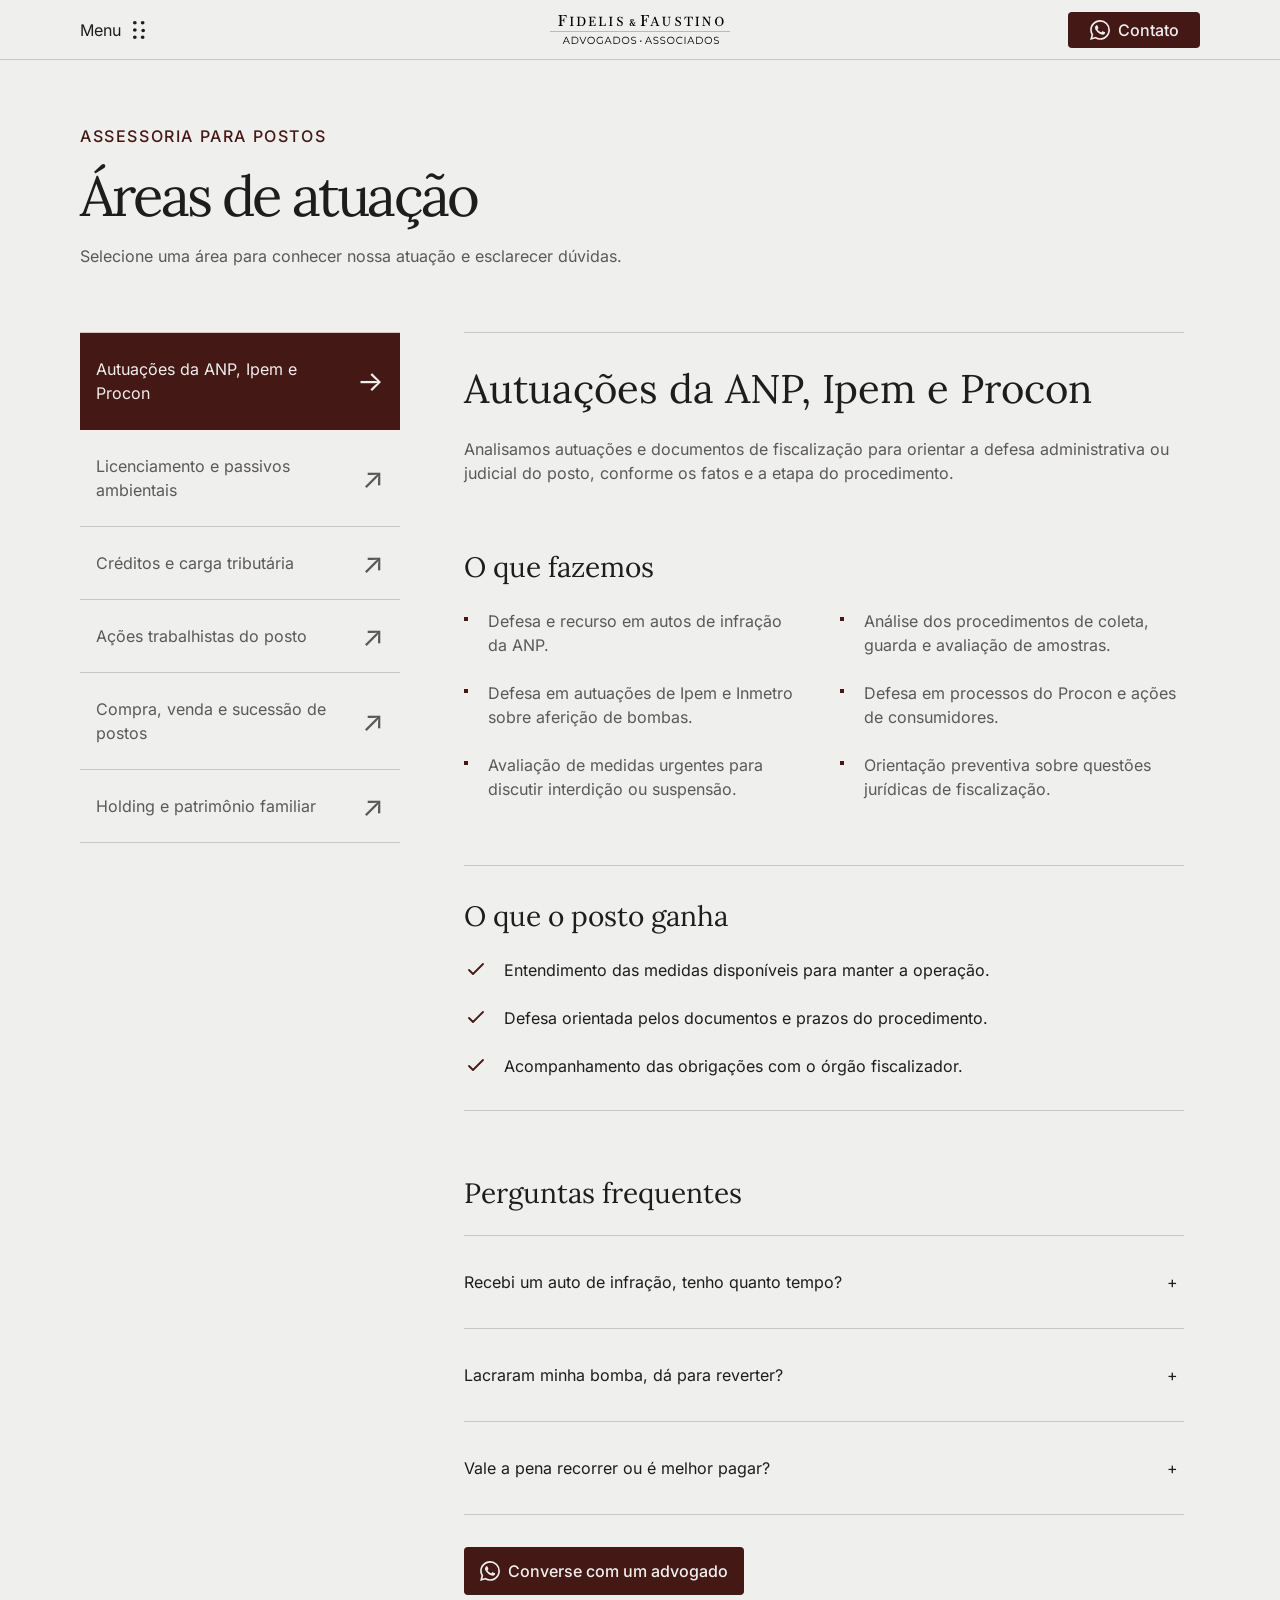
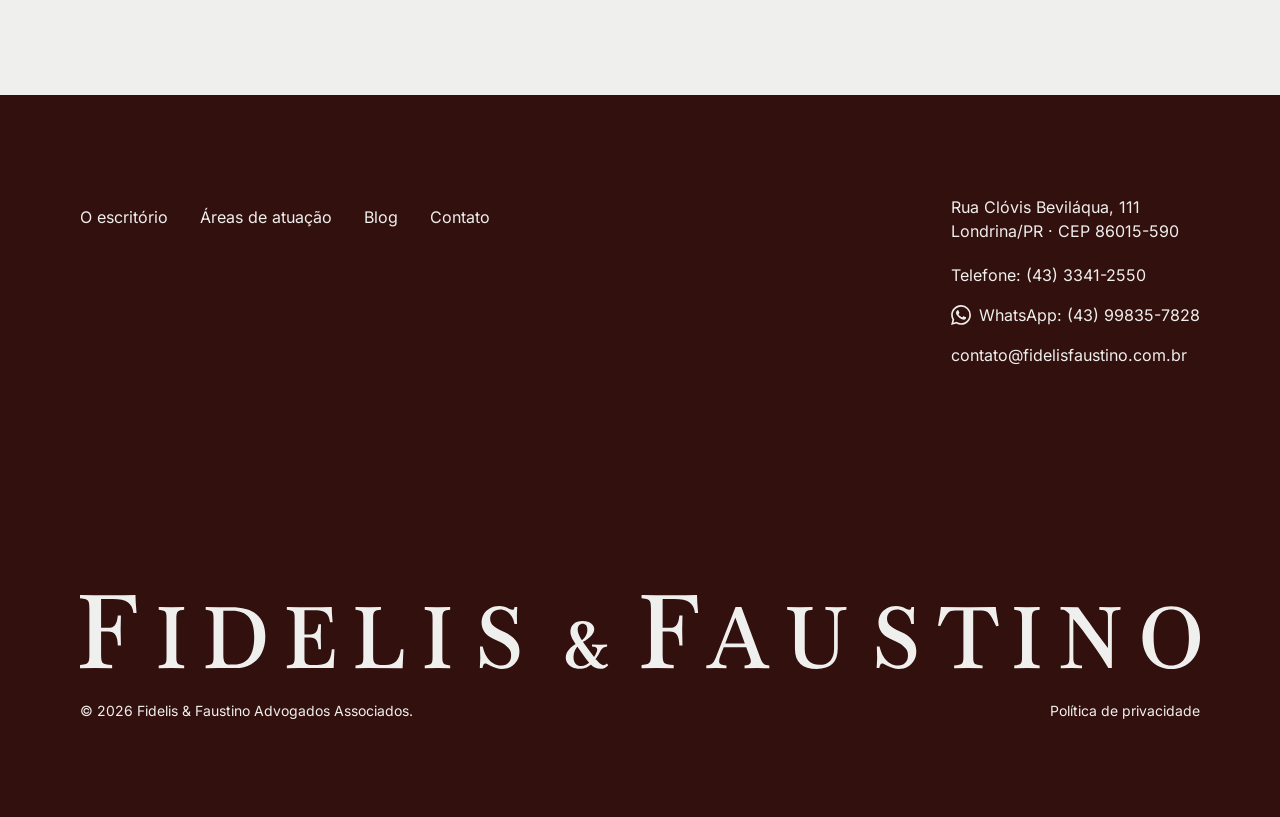
==== commit fd6320a5: "refactor: refine site copy and interface spacing" ====
--- a/areas.html
+++ b/areas.html
@@ -10,9 +10,9 @@
   <link rel="preload" href="assets/fonts/inter-400.ttf" as="font" type="font/ttf" crossorigin>
   <link rel="stylesheet" href="css/tailwind.css">
   <link rel="stylesheet" href="design_system/tokens.css">
-  <link rel="stylesheet" href="css/frontend-tokens.css">
-  <link rel="stylesheet" href="css/custom.css?v=d2b5f549e1b6">
-  <link rel="stylesheet" href="css/areas.css">
+  <link rel="stylesheet" href="css/frontend-tokens.css?v=a23fc5f1d89c">
+  <link rel="stylesheet" href="css/custom.css?v=75cd3256c37d">
+  <link rel="stylesheet" href="css/areas.css?v=33f07db52e2d">
   <script src="js/areas.js" defer></script>
   <script src="js/main.js" defer></script>
 </head>
@@ -50,7 +50,7 @@
       <div class="container">
         <p class="eyebrow">ASSESSORIA PARA POSTOS</p>
         <h1 id="areas-title" class="display">Áreas de atuação</h1>
-        <p class="body-secondary">Selecione uma área para conhecer os assuntos que analisamos e esclarecer dúvidas sobre o atendimento.</p>
+        <p class="body-secondary">Selecione uma área para conhecer nossa atuação e esclarecer dúvidas.</p>
       </div>
     </section>
     <div class="areas-section" data-areas>
@@ -80,61 +80,61 @@
           <article id="autuacoes" data-area-panel aria-labelledby="autuacoes-title" class="area-panel">
             <div class="area-intro">
               <h2 id="autuacoes-title" class="heading">Autuações da ANP, Ipem e Procon</h2>
-              <p class="body-secondary">Avaliamos autuações e procedimentos de fiscalização que envolvem a atividade do posto. A análise considera o documento recebido, os fatos apresentados e a etapa do procedimento para orientar a defesa administrativa ou judicial.</p>
+              <p class="body-secondary">Analisamos autuações e documentos de fiscalização para orientar a defesa administrativa ou judicial do posto, conforme os fatos e a etapa do procedimento.</p>
             </div>
 <section class="area-services area-block" aria-labelledby="services-autuacoes"><h3 id="services-autuacoes">O que fazemos</h3><ul class="area-points"><li>Defesa e recurso em autos de infração da ANP.</li><li>Análise dos procedimentos de coleta, guarda e avaliação de amostras.</li><li>Defesa em autuações de Ipem e Inmetro sobre aferição de bombas.</li><li>Defesa em processos do Procon e ações de consumidores.</li><li>Avaliação de medidas urgentes para discutir interdição ou suspensão.</li><li>Orientação preventiva sobre questões jurídicas de fiscalização.</li></ul></section>
-<section class="area-benefits area-block" aria-labelledby="benefits-autuacoes"><h3 id="benefits-autuacoes">O que o posto ganha</h3><ul><li><svg class="area-check" viewBox="0 0 24 24" fill="none" aria-hidden="true"><path d="m5 12 4 4L19 6" stroke="currentColor" stroke-width="1.8" stroke-linecap="round" stroke-linejoin="round"/></svg><span>Entendimento das medidas disponíveis para a continuidade da operação.</span></li><li><svg class="area-check" viewBox="0 0 24 24" fill="none" aria-hidden="true"><path d="m5 12 4 4L19 6" stroke="currentColor" stroke-width="1.8" stroke-linecap="round" stroke-linejoin="round"/></svg><span>Defesa orientada pelos documentos e prazos do procedimento.</span></li><li><svg class="area-check" viewBox="0 0 24 24" fill="none" aria-hidden="true"><path d="m5 12 4 4L19 6" stroke="currentColor" stroke-width="1.8" stroke-linecap="round" stroke-linejoin="round"/></svg><span>Acompanhamento das obrigações perante o órgão fiscalizador.</span></li></ul></section>
-<section class="area-faq area-block" aria-labelledby="faq-autuacoes-title"><h3 id="faq-autuacoes-title">Perguntas frequentes</h3><details class="faq-item" name="faq-autuacoes"><summary>Recebi um auto de infração, tenho quanto tempo?</summary><p>O prazo precisa ser conferido na notificação e no procedimento específico. A análise verifica o documento recebido, a data de ciência e a etapa em que a demanda se encontra.</p></details><details class="faq-item" name="faq-autuacoes"><summary>Lacraram minha bomba, dá para reverter?</summary><p>A avaliação considera o motivo da medida e os documentos da fiscalização para identificar as possibilidades administrativas ou judiciais aplicáveis.</p></details><details class="faq-item" name="faq-autuacoes"><summary>Vale a pena recorrer ou é melhor pagar?</summary><p>A leitura do auto de infração e dos documentos permite avaliar os fundamentos da cobrança, as possibilidades de defesa e os riscos de cada caminho.</p></details></section>
+<section class="area-benefits area-block" aria-labelledby="benefits-autuacoes"><h3 id="benefits-autuacoes">O que o posto ganha</h3><ul><li><svg class="area-check" viewBox="0 0 24 24" fill="none" aria-hidden="true"><path d="m5 12 4 4L19 6" stroke="currentColor" stroke-width="1.8" stroke-linecap="round" stroke-linejoin="round"/></svg><span>Entendimento das medidas disponíveis para manter a operação.</span></li><li><svg class="area-check" viewBox="0 0 24 24" fill="none" aria-hidden="true"><path d="m5 12 4 4L19 6" stroke="currentColor" stroke-width="1.8" stroke-linecap="round" stroke-linejoin="round"/></svg><span>Defesa orientada pelos documentos e prazos do procedimento.</span></li><li><svg class="area-check" viewBox="0 0 24 24" fill="none" aria-hidden="true"><path d="m5 12 4 4L19 6" stroke="currentColor" stroke-width="1.8" stroke-linecap="round" stroke-linejoin="round"/></svg><span>Acompanhamento das obrigações com o órgão fiscalizador.</span></li></ul></section>
+<section class="area-faq area-block" aria-labelledby="faq-autuacoes-title"><h3 id="faq-autuacoes-title">Perguntas frequentes</h3><details class="faq-item" name="faq-autuacoes"><summary>Recebi um auto de infração, tenho quanto tempo?</summary><p>O prazo deve ser conferido na notificação e no procedimento. Verificamos o documento, a data de ciência e a etapa da demanda.</p></details><details class="faq-item" name="faq-autuacoes"><summary>Lacraram minha bomba, dá para reverter?</summary><p>Avaliamos o motivo da medida e os documentos da fiscalização para identificar as possibilidades administrativas ou judiciais.</p></details><details class="faq-item" name="faq-autuacoes"><summary>Vale a pena recorrer ou é melhor pagar?</summary><p>A leitura do auto de infração e dos documentos permite avaliar os fundamentos da cobrança, as possibilidades de defesa e os riscos de cada caminho.</p></details></section>
             <a href="contato.html" class="button area-cta" data-contact-topic="Autuações da ANP, Ipem e Procon"><i class="whatsapp-icon" aria-hidden="true"></i>Converse com um advogado</a>
           </article>
           <article id="ambiental" data-area-panel aria-labelledby="ambiental-title" class="area-panel">
             <div class="area-intro">
               <h2 id="ambiental-title" class="heading">Licenciamento e passivos ambientais</h2>
-              <p class="body-secondary">Orientamos questões jurídicas relacionadas às licenças, às exigências dos órgãos ambientais e aos passivos associados ao posto. Examinamos a documentação e o histórico da área para avaliar as obrigações envolvidas.</p>
+              <p class="body-secondary">Examinamos licenças, exigências dos órgãos ambientais, documentação e histórico da área para avaliar as obrigações e os passivos do posto.</p>
             </div>
 <section class="area-services area-block" aria-labelledby="services-ambiental"><h3 id="services-ambiental">O que fazemos</h3><ul class="area-points"><li>Orientação jurídica na regularização, renovação e transferência de licenças.</li><li>Defesa em autos de infração ambiental.</li><li>Negociação e acompanhamento de termos de ajustamento de conduta.</li><li>Defesa em ações civis públicas e acompanhamento de inquéritos civis.</li><li>Orientação jurídica em investigação e remediação de áreas.</li><li>Análise de responsabilidades entre proprietário, revendedor e distribuidora.</li></ul></section>
-<section class="area-benefits area-block" aria-labelledby="benefits-ambiental"><h3 id="benefits-ambiental">O que o posto ganha</h3><ul><li><svg class="area-check" viewBox="0 0 24 24" fill="none" aria-hidden="true"><path d="m5 12 4 4L19 6" stroke="currentColor" stroke-width="1.8" stroke-linecap="round" stroke-linejoin="round"/></svg><span>Clareza sobre exigências e documentos necessários à regularização.</span></li><li><svg class="area-check" viewBox="0 0 24 24" fill="none" aria-hidden="true"><path d="m5 12 4 4L19 6" stroke="currentColor" stroke-width="1.8" stroke-linecap="round" stroke-linejoin="round"/></svg><span>Avaliação das responsabilidades relacionadas ao passivo ambiental.</span></li><li><svg class="area-check" viewBox="0 0 24 24" fill="none" aria-hidden="true"><path d="m5 12 4 4L19 6" stroke="currentColor" stroke-width="1.8" stroke-linecap="round" stroke-linejoin="round"/></svg><span>Orientação sobre obrigações e possibilidades de negociação com os órgãos envolvidos.</span></li></ul></section>
-<section class="area-faq area-block" aria-labelledby="faq-ambiental-title"><h3 id="faq-ambiental-title">Perguntas frequentes</h3><details class="faq-item" name="faq-ambiental"><summary>Comprei um posto já contaminado. Eu respondo?</summary><p>A análise considera o histórico da área, os envolvidos e as obrigações ambientais. A compra exige o exame das possíveis responsabilidades relacionadas ao passivo.</p></details><details class="faq-item" name="faq-ambiental"><summary>O que um TAC me obriga a fazer?</summary><p>As obrigações são identificadas no texto do termo, incluindo medidas, condições e prazos. A leitura jurídica permite avaliar o compromisso antes da assinatura.</p></details><details class="faq-item" name="faq-ambiental"><summary>Minha licença venceu. O que faço primeiro?</summary><p>A análise começa pela licença, pelo histórico do procedimento e por eventuais notificações para definir as medidas aplicáveis à situação do posto.</p></details></section>
+<section class="area-benefits area-block" aria-labelledby="benefits-ambiental"><h3 id="benefits-ambiental">O que o posto ganha</h3><ul><li><svg class="area-check" viewBox="0 0 24 24" fill="none" aria-hidden="true"><path d="m5 12 4 4L19 6" stroke="currentColor" stroke-width="1.8" stroke-linecap="round" stroke-linejoin="round"/></svg><span>Clareza sobre exigências e documentos necessários à regularização.</span></li><li><svg class="area-check" viewBox="0 0 24 24" fill="none" aria-hidden="true"><path d="m5 12 4 4L19 6" stroke="currentColor" stroke-width="1.8" stroke-linecap="round" stroke-linejoin="round"/></svg><span>Avaliação das responsabilidades pelo passivo ambiental.</span></li><li><svg class="area-check" viewBox="0 0 24 24" fill="none" aria-hidden="true"><path d="m5 12 4 4L19 6" stroke="currentColor" stroke-width="1.8" stroke-linecap="round" stroke-linejoin="round"/></svg><span>Orientação sobre obrigações e possíveis negociações com órgãos ambientais.</span></li></ul></section>
+<section class="area-faq area-block" aria-labelledby="faq-ambiental-title"><h3 id="faq-ambiental-title">Perguntas frequentes</h3><details class="faq-item" name="faq-ambiental"><summary>Comprei um posto já contaminado. Eu respondo?</summary><p>A análise considera o histórico da área, os envolvidos e as obrigações ambientais. A compra exige o exame das possíveis responsabilidades relacionadas ao passivo.</p></details><details class="faq-item" name="faq-ambiental"><summary>O que um TAC me obriga a fazer?</summary><p>As medidas, condições e prazos constam do termo. Avaliamos as obrigações antes da assinatura.</p></details><details class="faq-item" name="faq-ambiental"><summary>Minha licença venceu. O que faço primeiro?</summary><p>Examinamos a licença, o histórico do procedimento e eventuais notificações para definir as medidas aplicáveis ao posto.</p></details></section>
             <a href="contato.html" class="button area-cta" data-contact-topic="Licenciamento e passivos ambientais"><i class="whatsapp-icon" aria-hidden="true"></i>Converse com um advogado</a>
           </article>
           <article id="tributario" data-area-panel aria-labelledby="tributario-title" class="area-panel">
             <div class="area-intro">
               <h2 id="tributario-title" class="heading">Créditos e carga tributária</h2>
-              <p class="body-secondary">Examinamos questões tributárias da operação do posto, incluindo recolhimentos, possíveis créditos e cobranças fiscais. A análise parte dos registros da empresa para avaliar as medidas administrativas ou judiciais aplicáveis.</p>
+              <p class="body-secondary">Analisamos recolhimentos, possíveis créditos e cobranças fiscais a partir dos registros do posto para avaliar medidas administrativas ou judiciais.</p>
             </div>
 <section class="area-services area-block" aria-labelledby="services-tributario"><h3 id="services-tributario">O que fazemos</h3><ul class="area-points"><li>Revisão dos recolhimentos e do período aplicável à análise.</li><li>Identificação de possíveis créditos e pedidos de restituição ou compensação.</li><li>Defesa em autos de infração estaduais e federais.</li><li>Defesa em execuções fiscais e discussão de penhoras.</li><li>Avaliação de parcelamentos e transações tributárias.</li><li>Orientação sobre o regime tributário da loja de conveniência.</li></ul></section>
-<section class="area-benefits area-block" aria-labelledby="benefits-tributario"><h3 id="benefits-tributario">O que o posto ganha</h3><ul><li><svg class="area-check" viewBox="0 0 24 24" fill="none" aria-hidden="true"><path d="m5 12 4 4L19 6" stroke="currentColor" stroke-width="1.8" stroke-linecap="round" stroke-linejoin="round"/></svg><span>Identificação de possíveis valores a recuperar com base nos recolhimentos.</span></li><li><svg class="area-check" viewBox="0 0 24 24" fill="none" aria-hidden="true"><path d="m5 12 4 4L19 6" stroke="currentColor" stroke-width="1.8" stroke-linecap="round" stroke-linejoin="round"/></svg><span>Compreensão da carga tributária aplicável à operação.</span></li><li><svg class="area-check" viewBox="0 0 24 24" fill="none" aria-hidden="true"><path d="m5 12 4 4L19 6" stroke="currentColor" stroke-width="1.8" stroke-linecap="round" stroke-linejoin="round"/></svg><span>Avaliação das medidas de defesa em cobranças e execuções fiscais.</span></li></ul></section>
-<section class="area-faq area-block" aria-labelledby="faq-tributario-title"><h3 id="faq-tributario-title">Perguntas frequentes</h3><details class="faq-item" name="faq-tributario"><summary>Dá para recuperar imposto pago a mais?</summary><p>A possibilidade de recuperação é avaliada com base nos recolhimentos e nos registros fiscais, considerando os requisitos aplicáveis a cada situação.</p></details><details class="faq-item" name="faq-tributario"><summary>Preciso trocar de contador?</summary><p>A revisão pode ser conduzida em diálogo com o contador do posto, a partir da documentação fiscal e contábil disponível.</p></details><details class="faq-item" name="faq-tributario"><summary>Já estou em execução fiscal. Ainda dá para discutir?</summary><p>A documentação e a etapa do processo são examinadas para identificar as medidas de defesa disponíveis e os riscos envolvidos.</p></details></section>
+<section class="area-benefits area-block" aria-labelledby="benefits-tributario"><h3 id="benefits-tributario">O que o posto ganha</h3><ul><li><svg class="area-check" viewBox="0 0 24 24" fill="none" aria-hidden="true"><path d="m5 12 4 4L19 6" stroke="currentColor" stroke-width="1.8" stroke-linecap="round" stroke-linejoin="round"/></svg><span>Identificação de possíveis valores a recuperar.</span></li><li><svg class="area-check" viewBox="0 0 24 24" fill="none" aria-hidden="true"><path d="m5 12 4 4L19 6" stroke="currentColor" stroke-width="1.8" stroke-linecap="round" stroke-linejoin="round"/></svg><span>Compreensão da carga tributária do posto.</span></li><li><svg class="area-check" viewBox="0 0 24 24" fill="none" aria-hidden="true"><path d="m5 12 4 4L19 6" stroke="currentColor" stroke-width="1.8" stroke-linecap="round" stroke-linejoin="round"/></svg><span>Avaliação da defesa em cobranças e execuções fiscais.</span></li></ul></section>
+<section class="area-faq area-block" aria-labelledby="faq-tributario-title"><h3 id="faq-tributario-title">Perguntas frequentes</h3><details class="faq-item" name="faq-tributario"><summary>Dá para recuperar imposto pago a mais?</summary><p>Avaliamos a possibilidade de recuperação com base nos recolhimentos, nos registros fiscais e nos requisitos de cada caso.</p></details><details class="faq-item" name="faq-tributario"><summary>Preciso trocar de contador?</summary><p>A revisão pode ser conduzida em diálogo com o contador do posto, a partir da documentação fiscal e contábil disponível.</p></details><details class="faq-item" name="faq-tributario"><summary>Já estou em execução fiscal. Ainda dá para discutir?</summary><p>Examinamos a documentação e a etapa do processo para identificar as medidas de defesa e os riscos envolvidos.</p></details></section>
             <a href="contato.html" class="button area-cta" data-contact-topic="Créditos e carga tributária"><i class="whatsapp-icon" aria-hidden="true"></i>Converse com um advogado</a>
           </article>
           <article id="trabalhista" data-area-panel aria-labelledby="trabalhista-title" class="area-panel">
             <div class="area-intro">
               <h2 id="trabalhista-title" class="heading">Ações trabalhistas do posto</h2>
-              <p class="body-secondary">Atuamos nas questões trabalhistas da pista e da loja de conveniência. Avaliamos reclamações, contratos e rotinas de trabalho para orientar o posto nas demandas existentes e na organização dos procedimentos com a equipe.</p>
+              <p class="body-secondary">Avaliamos reclamações, contratos e rotinas de trabalho da pista e da conveniência para orientar o posto nas demandas e na organização dos procedimentos com a equipe.</p>
             </div>
 <section class="area-services area-block" aria-labelledby="services-trabalhista"><h3 id="services-trabalhista">O que fazemos</h3><ul class="area-points"><li>Defesa em reclamações trabalhistas e acompanhamento de recursos.</li><li>Revisão de contratos, jornadas, controle de ponto e políticas de comissão.</li><li>Orientação para adequação das rotinas trabalhistas do posto.</li><li>Orientação em rescisões e negociação de acordos.</li><li>Defesa em procedimentos de fiscalização trabalhista.</li><li>Treinamento de gestão sobre rotinas e riscos trabalhistas recorrentes.</li></ul></section>
-<section class="area-benefits area-block" aria-labelledby="benefits-trabalhista"><h3 id="benefits-trabalhista">O que o posto ganha</h3><ul><li><svg class="area-check" viewBox="0 0 24 24" fill="none" aria-hidden="true"><path d="m5 12 4 4L19 6" stroke="currentColor" stroke-width="1.8" stroke-linecap="round" stroke-linejoin="round"/></svg><span>Identificação de rotinas que podem gerar demandas recorrentes.</span></li><li><svg class="area-check" viewBox="0 0 24 24" fill="none" aria-hidden="true"><path d="m5 12 4 4L19 6" stroke="currentColor" stroke-width="1.8" stroke-linecap="round" stroke-linejoin="round"/></svg><span>Elementos para avaliar os riscos e as provisões de cada processo.</span></li><li><svg class="area-check" viewBox="0 0 24 24" fill="none" aria-hidden="true"><path d="m5 12 4 4L19 6" stroke="currentColor" stroke-width="1.8" stroke-linecap="round" stroke-linejoin="round"/></svg><span>Orientação para documentar procedimentos e relações de trabalho.</span></li></ul></section>
-<section class="area-faq area-block" aria-labelledby="faq-trabalhista-title"><h3 id="faq-trabalhista-title">Perguntas frequentes</h3><details class="faq-item" name="faq-trabalhista"><summary>Frentista tem direito a adicional de periculosidade?</summary><p>A análise considera as atividades efetivamente exercidas, o período e a documentação para avaliar o adicional no caso concreto.</p></details><details class="faq-item" name="faq-trabalhista"><summary>Posso descontar a diferença de caixa do funcionário?</summary><p>A possibilidade precisa ser avaliada a partir das condições de trabalho, dos documentos e das regras aplicáveis à relação.</p></details><details class="faq-item" name="faq-trabalhista"><summary>Vale a pena fazer acordo?</summary><p>A avaliação considera os pedidos, os documentos e os riscos do processo para orientar a decisão sobre uma possível negociação.</p></details></section>
+<section class="area-benefits area-block" aria-labelledby="benefits-trabalhista"><h3 id="benefits-trabalhista">O que o posto ganha</h3><ul><li><svg class="area-check" viewBox="0 0 24 24" fill="none" aria-hidden="true"><path d="m5 12 4 4L19 6" stroke="currentColor" stroke-width="1.8" stroke-linecap="round" stroke-linejoin="round"/></svg><span>Identificação de rotinas que podem gerar demandas recorrentes.</span></li><li><svg class="area-check" viewBox="0 0 24 24" fill="none" aria-hidden="true"><path d="m5 12 4 4L19 6" stroke="currentColor" stroke-width="1.8" stroke-linecap="round" stroke-linejoin="round"/></svg><span>Elementos para avaliar riscos e provisões de cada processo.</span></li><li><svg class="area-check" viewBox="0 0 24 24" fill="none" aria-hidden="true"><path d="m5 12 4 4L19 6" stroke="currentColor" stroke-width="1.8" stroke-linecap="round" stroke-linejoin="round"/></svg><span>Orientação para documentar procedimentos e relações de trabalho.</span></li></ul></section>
+<section class="area-faq area-block" aria-labelledby="faq-trabalhista-title"><h3 id="faq-trabalhista-title">Perguntas frequentes</h3><details class="faq-item" name="faq-trabalhista"><summary>Frentista tem direito a adicional de periculosidade?</summary><p>Avaliamos as atividades exercidas, o período e os documentos para examinar o adicional no caso concreto.</p></details><details class="faq-item" name="faq-trabalhista"><summary>Posso descontar a diferença de caixa do funcionário?</summary><p>Avaliamos a possibilidade conforme as condições de trabalho, os documentos e as regras aplicáveis à relação.</p></details><details class="faq-item" name="faq-trabalhista"><summary>Vale a pena fazer acordo?</summary><p>Avaliamos pedidos, documentos e riscos do processo para orientar uma possível negociação.</p></details></section>
             <a href="contato.html" class="button area-cta" data-contact-topic="Ações trabalhistas do posto"><i class="whatsapp-icon" aria-hidden="true"></i>Converse com um advogado</a>
           </article>
           <article id="sucessao" data-area-panel aria-labelledby="sucessao-title" class="area-panel">
             <div class="area-intro">
               <h2 id="sucessao-title" class="heading">Compra, venda e sucessão de postos</h2>
-              <p class="body-secondary">Analisamos os contratos, os documentos e as obrigações envolvidos na compra, na venda ou na sucessão de um posto. O trabalho considera o histórico da operação e as condições da transição para orientar a negociação e a organização societária.</p>
+              <p class="body-secondary">Analisamos contratos, documentos, obrigações e o histórico do posto para orientar a negociação e a organização societária na compra, venda ou sucessão.</p>
             </div>
 <section class="area-services area-block" aria-labelledby="services-sucessao"><h3 id="services-sucessao">O que fazemos</h3><ul class="area-points"><li>Análise de documentos e passivos antes da assinatura.</li><li>Redação de contratos com avaliação de garantias e retenção de valores.</li><li>Orientação jurídica na transferência de autorizações e licenças.</li><li>Avaliação do contrato de bandeira e das obrigações envolvidas na transferência.</li><li>Planejamento da sucessão familiar.</li><li>Mediação de conflitos entre sócios e herdeiros.</li></ul></section>
-<section class="area-benefits area-block" aria-labelledby="benefits-sucessao"><h3 id="benefits-sucessao">O que o posto ganha</h3><ul><li><svg class="area-check" viewBox="0 0 24 24" fill="none" aria-hidden="true"><path d="m5 12 4 4L19 6" stroke="currentColor" stroke-width="1.8" stroke-linecap="round" stroke-linejoin="round"/></svg><span>Informações sobre os riscos para orientar a negociação do preço.</span></li><li><svg class="area-check" viewBox="0 0 24 24" fill="none" aria-hidden="true"><path d="m5 12 4 4L19 6" stroke="currentColor" stroke-width="1.8" stroke-linecap="round" stroke-linejoin="round"/></svg><span>Planejamento das etapas jurídicas da transição da operação.</span></li><li><svg class="area-check" viewBox="0 0 24 24" fill="none" aria-hidden="true"><path d="m5 12 4 4L19 6" stroke="currentColor" stroke-width="1.8" stroke-linecap="round" stroke-linejoin="round"/></svg><span>Regras documentadas para as relações entre sócios e familiares.</span></li></ul></section>
-<section class="area-faq area-block" aria-labelledby="faq-sucessao-title"><h3 id="faq-sucessao-title">Perguntas frequentes</h3><details class="faq-item" name="faq-sucessao"><summary>O contrato com a distribuidora passa para o comprador?</summary><p>As condições de transferência e eventuais exigências de anuência são verificadas no contrato vigente e nos documentos da negociação.</p></details><details class="faq-item" name="faq-sucessao"><summary>Quanto tempo leva uma due diligence?</summary><p>O prazo é avaliado conforme o tamanho da operação, os documentos disponíveis e o escopo da análise.</p></details><details class="faq-item" name="faq-sucessao"><summary>O que mais aparece de surpresa?</summary><p>A análise procura obrigações contratuais e passivos ambientais, trabalhistas e fiscais que possam influenciar a negociação.</p></details></section>
+<section class="area-benefits area-block" aria-labelledby="benefits-sucessao"><h3 id="benefits-sucessao">O que o posto ganha</h3><ul><li><svg class="area-check" viewBox="0 0 24 24" fill="none" aria-hidden="true"><path d="m5 12 4 4L19 6" stroke="currentColor" stroke-width="1.8" stroke-linecap="round" stroke-linejoin="round"/></svg><span>Informações sobre riscos para negociar o preço.</span></li><li><svg class="area-check" viewBox="0 0 24 24" fill="none" aria-hidden="true"><path d="m5 12 4 4L19 6" stroke="currentColor" stroke-width="1.8" stroke-linecap="round" stroke-linejoin="round"/></svg><span>Planejamento das etapas jurídicas da transição.</span></li><li><svg class="area-check" viewBox="0 0 24 24" fill="none" aria-hidden="true"><path d="m5 12 4 4L19 6" stroke="currentColor" stroke-width="1.8" stroke-linecap="round" stroke-linejoin="round"/></svg><span>Regras documentadas entre sócios e familiares.</span></li></ul></section>
+<section class="area-faq area-block" aria-labelledby="faq-sucessao-title"><h3 id="faq-sucessao-title">Perguntas frequentes</h3><details class="faq-item" name="faq-sucessao"><summary>O contrato com a distribuidora passa para o comprador?</summary><p>Verificamos no contrato vigente e nos documentos da negociação as condições de transferência e eventuais exigências de anuência.</p></details><details class="faq-item" name="faq-sucessao"><summary>Quanto tempo leva uma due diligence?</summary><p>O prazo varia conforme o tamanho da operação, os documentos disponíveis e o escopo da análise.</p></details><details class="faq-item" name="faq-sucessao"><summary>O que mais aparece de surpresa?</summary><p>A análise procura obrigações contratuais e passivos ambientais, trabalhistas e fiscais que possam influenciar a negociação.</p></details></section>
             <a href="contato.html" class="button area-cta" data-contact-topic="Compra, venda e sucessão de postos"><i class="whatsapp-icon" aria-hidden="true"></i>Converse com um advogado</a>
           </article>
           <article id="patrimonio" data-area-panel aria-labelledby="patrimonio-title" class="area-panel">
             <div class="area-intro">
               <h2 id="patrimonio-title" class="heading">Holding e patrimônio familiar</h2>
-              <p class="body-secondary">Avaliamos a organização do patrimônio e das participações da família, considerando a atividade do posto e os objetivos de sucessão. A análise inclui a estrutura societária e as garantias assumidas pelos envolvidos.</p>
+              <p class="body-secondary">Avaliamos patrimônio, participações, estrutura societária e garantias da família conforme a atividade do posto e os objetivos de sucessão.</p>
             </div>
 <section class="area-services area-block" aria-labelledby="services-patrimonio"><h3 id="services-patrimonio">O que fazemos</h3><ul class="area-points"><li>Avaliação e estruturação de holding familiar.</li><li>Organização das relações entre patrimônio pessoal e operação.</li><li>Planejamento sucessório com análise de custos e procedimentos.</li><li>Acordos de sócios e regras de entrada e saída de familiares.</li><li>Revisão de garantias e avais dados a distribuidoras e bancos.</li><li>Organização societária de quem tem mais de um posto.</li></ul></section>
-<section class="area-benefits area-block" aria-labelledby="benefits-patrimonio"><h3 id="benefits-patrimonio">O que o posto ganha</h3><ul><li><svg class="area-check" viewBox="0 0 24 24" fill="none" aria-hidden="true"><path d="m5 12 4 4L19 6" stroke="currentColor" stroke-width="1.8" stroke-linecap="round" stroke-linejoin="round"/></svg><span>Visão das relações entre patrimônio, garantias e riscos da operação.</span></li><li><svg class="area-check" viewBox="0 0 24 24" fill="none" aria-hidden="true"><path d="m5 12 4 4L19 6" stroke="currentColor" stroke-width="1.8" stroke-linecap="round" stroke-linejoin="round"/></svg><span>Planejamento da sucessão conforme a estrutura familiar.</span></li><li><svg class="area-check" viewBox="0 0 24 24" fill="none" aria-hidden="true"><path d="m5 12 4 4L19 6" stroke="currentColor" stroke-width="1.8" stroke-linecap="round" stroke-linejoin="round"/></svg><span>Regras documentadas sobre participação, direitos e obrigações dos familiares.</span></li></ul></section>
-<section class="area-faq area-block" aria-labelledby="faq-patrimonio-title"><h3 id="faq-patrimonio-title">Perguntas frequentes</h3><details class="faq-item" name="faq-patrimonio"><summary>Holding serve para esconder patrimônio?</summary><p>A holding é uma estrutura de organização patrimonial e societária. Sua adequação exige avaliar os bens, as obrigações existentes e a finalidade pretendida.</p></details><details class="faq-item" name="faq-patrimonio"><summary>Sou avalista do contrato com a distribuidora. Isso me expõe?</summary><p>O aval pode envolver obrigações pessoais. O contrato e as garantias assumidas integram a análise patrimonial.</p></details><details class="faq-item" name="faq-patrimonio"><summary>Vale a pena para quem tem um posto só?</summary><p>A adequação da estrutura considera o patrimônio, as obrigações e os objetivos da família, além da quantidade de postos.</p></details></section>
+<section class="area-benefits area-block" aria-labelledby="benefits-patrimonio"><h3 id="benefits-patrimonio">O que o posto ganha</h3><ul><li><svg class="area-check" viewBox="0 0 24 24" fill="none" aria-hidden="true"><path d="m5 12 4 4L19 6" stroke="currentColor" stroke-width="1.8" stroke-linecap="round" stroke-linejoin="round"/></svg><span>Compreensão das relações entre patrimônio, garantias e riscos.</span></li><li><svg class="area-check" viewBox="0 0 24 24" fill="none" aria-hidden="true"><path d="m5 12 4 4L19 6" stroke="currentColor" stroke-width="1.8" stroke-linecap="round" stroke-linejoin="round"/></svg><span>Planejamento da sucessão conforme a estrutura familiar.</span></li><li><svg class="area-check" viewBox="0 0 24 24" fill="none" aria-hidden="true"><path d="m5 12 4 4L19 6" stroke="currentColor" stroke-width="1.8" stroke-linecap="round" stroke-linejoin="round"/></svg><span>Regras documentadas sobre participação, direitos e obrigações dos familiares.</span></li></ul></section>
+<section class="area-faq area-block" aria-labelledby="faq-patrimonio-title"><h3 id="faq-patrimonio-title">Perguntas frequentes</h3><details class="faq-item" name="faq-patrimonio"><summary>Holding serve para esconder patrimônio?</summary><p>A holding é uma estrutura de organização patrimonial e societária. Sua adequação exige avaliar os bens, as obrigações existentes e a finalidade pretendida.</p></details><details class="faq-item" name="faq-patrimonio"><summary>Sou avalista do contrato com a distribuidora. Isso me expõe?</summary><p>O aval pode envolver obrigações pessoais. Analisamos o contrato e as garantias assumidas.</p></details><details class="faq-item" name="faq-patrimonio"><summary>Vale a pena para quem tem um posto só?</summary><p>A adequação considera patrimônio, obrigações e objetivos da família, além da quantidade de postos.</p></details></section>
             <a href="contato.html" class="button area-cta" data-contact-topic="Holding e patrimônio familiar"><i class="whatsapp-icon" aria-hidden="true"></i>Converse com um advogado</a>
           </article>
         </div>
--- a/css/frontend-tokens.css
+++ b/css/frontend-tokens.css
@@ -45,6 +45,7 @@
   --size-focus-outline: var(--border-focus-width);
   --color-dialog-backdrop: rgb(29 29 27 / 0.45);
   --color-menu-rule: var(--color-border-default);
+  --color-border-control: var(--primitive-color-disabled-text);
   --layer-header: 20;
   --layer-menu: 19;
   --layer-skip-link: 40;
--- a/css/custom.css
+++ b/css/custom.css
@@ -118,7 +118,7 @@
 .attendance .step{gap:var(--space-lg)}
 .attendance .step-number{color:var(--color-text-accent)}
 .step-copy{display:flex;flex-direction:column;gap:var(--space-md)}
-.attendance .step h3{min-height:var(--size-step-title-min)}
+.attendance .step h3{min-height:var(--space-none)}
 .blog .stack{gap:var(--layout-gap-wide)}
 .blog-header{display:flex;justify-content:space-between;align-items:center;gap:var(--space-xl);width:100%}
 .blog-header>.intro{flex:1}
@@ -149,7 +149,7 @@
 .field{display:flex;flex-direction:column;gap:var(--space-sm);min-width:var(--space-none)}
 .field label{font-weight:var(--font-style-medium)}
 .field-wide{grid-column:1 / -1}
-.field input,.field textarea{width:100%;border:var(--border-width) solid var(--color-border-default);border-radius:var(--radius-control);padding:var(--space-header-y) var(--space-control-x);background:var(--color-bg-primary)}
+.field input,.field textarea{width:100%;border:var(--border-width) solid var(--color-border-control);border-radius:var(--radius-control);padding:var(--space-header-y) var(--space-control-x);background:var(--color-bg-primary)}
 .field input{min-height:var(--size-control-height)}
 .field textarea{min-height:var(--size-textarea-min);resize:vertical}
 .form-actions{display:flex;flex-direction:column;align-items:flex-start;gap:var(--space-md)}
@@ -286,6 +286,13 @@
 
 @media(max-width:47.999rem){.header-contact > span{font-size:var(--type-size-small)}.button{width:auto}.button-primary-width{min-width:var(--space-none)}}
 
+/* Keep the original brand readable when the three header controls stop fitting. */
+@media(max-width:22.5rem){
+  .header-inner{display:grid;grid-template-columns:var(--size-control-min-target) minmax(var(--space-none),1fr) var(--size-header-action);gap:var(--space-sm)}
+  .menu-trigger{width:var(--size-control-min-target)}
+  .header-brand{position:static;left:auto;transform:none;justify-self:center;width:min(100%,var(--size-brand-header-width));min-height:var(--size-control-min-target);display:flex;align-items:center}
+}
+
 .contact-invite{background-image:linear-gradient(180deg,var(--color-contact-photo-top),var(--color-contact-photo-mid) 48%,var(--color-contact-photo-bottom)),url('../assets/images/contact/fuel-attendant-v1.webp');background-size:cover;background-position:center bottom;min-height:var(--layout-contact-photo-min)}
 .faq-layout{display:grid;grid-template-columns:minmax(var(--space-none),var(--layout-faq-heading)) minmax(var(--space-none),1fr);gap:var(--layout-gap-wide);align-items:start}
 .faq-layout .intro{position:sticky;top:var(--size-scroll-offset)}
--- a/css/areas.css
+++ b/css/areas.css
@@ -45,7 +45,7 @@
   .areas-enhanced .areas-nav{display:none}
   .areas-enhanced .areas-mobile-picker{display:flex;flex-direction:column;gap:var(--space-sm)}
   .areas-mobile-picker label{font-size:var(--type-size-small);color:var(--color-text-secondary)}
-  .areas-mobile-picker select{width:100%;min-width:var(--space-none);min-height:var(--size-control-height);font:inherit;color:var(--color-text-primary);background:var(--color-bg-primary);border:var(--border-width) solid var(--color-border-default);border-radius:var(--radius-control);padding:var(--space-sm);text-overflow:ellipsis}
+  .areas-mobile-picker select{width:100%;min-width:var(--space-none);min-height:var(--size-control-height);font:inherit;color:var(--color-text-primary);background:var(--color-bg-primary);border:var(--border-width) solid var(--color-border-control);border-radius:var(--radius-control);padding:var(--space-sm);text-overflow:ellipsis}
   .areas-detail{max-width:none;padding-top:var(--space-xl)}
   .area-intro h2{font-size:var(--type-size-h3);line-height:var(--type-line-h3)}
   .area-faq{margin-top:var(--space-xl)}
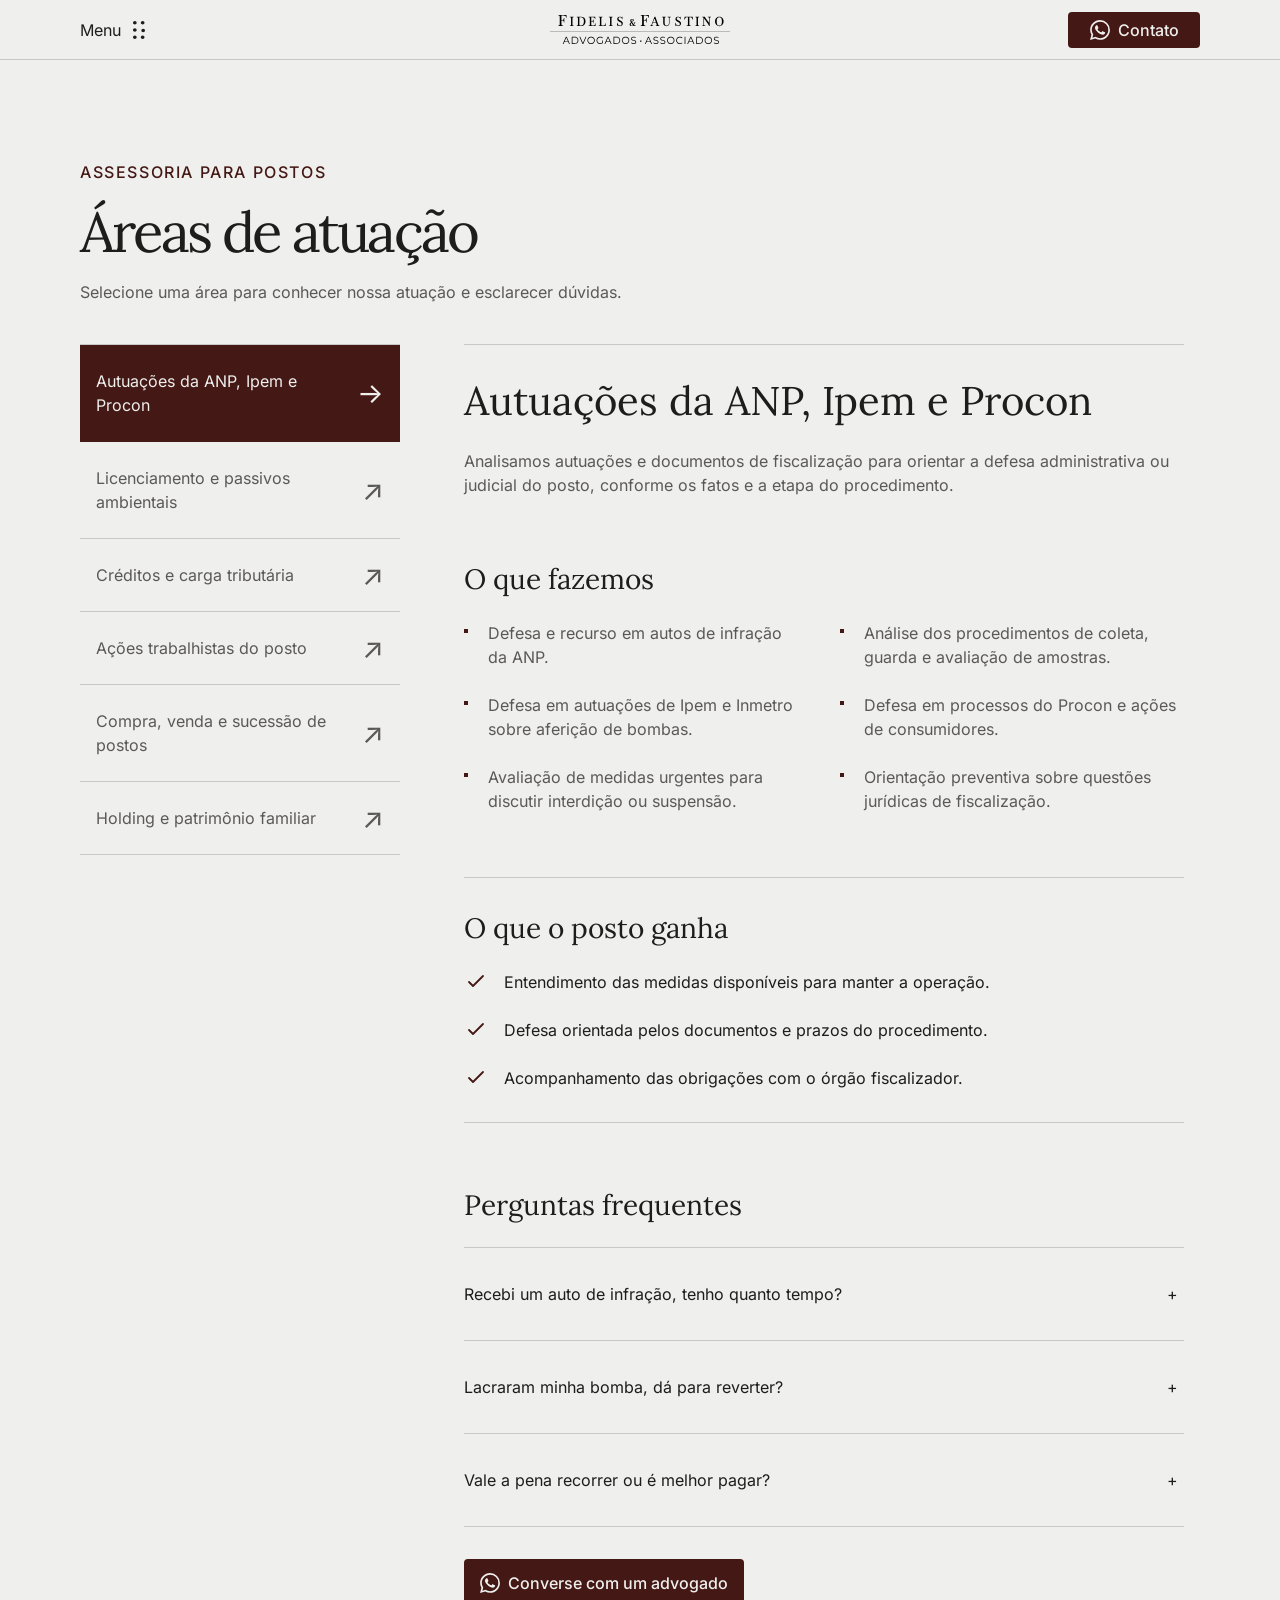
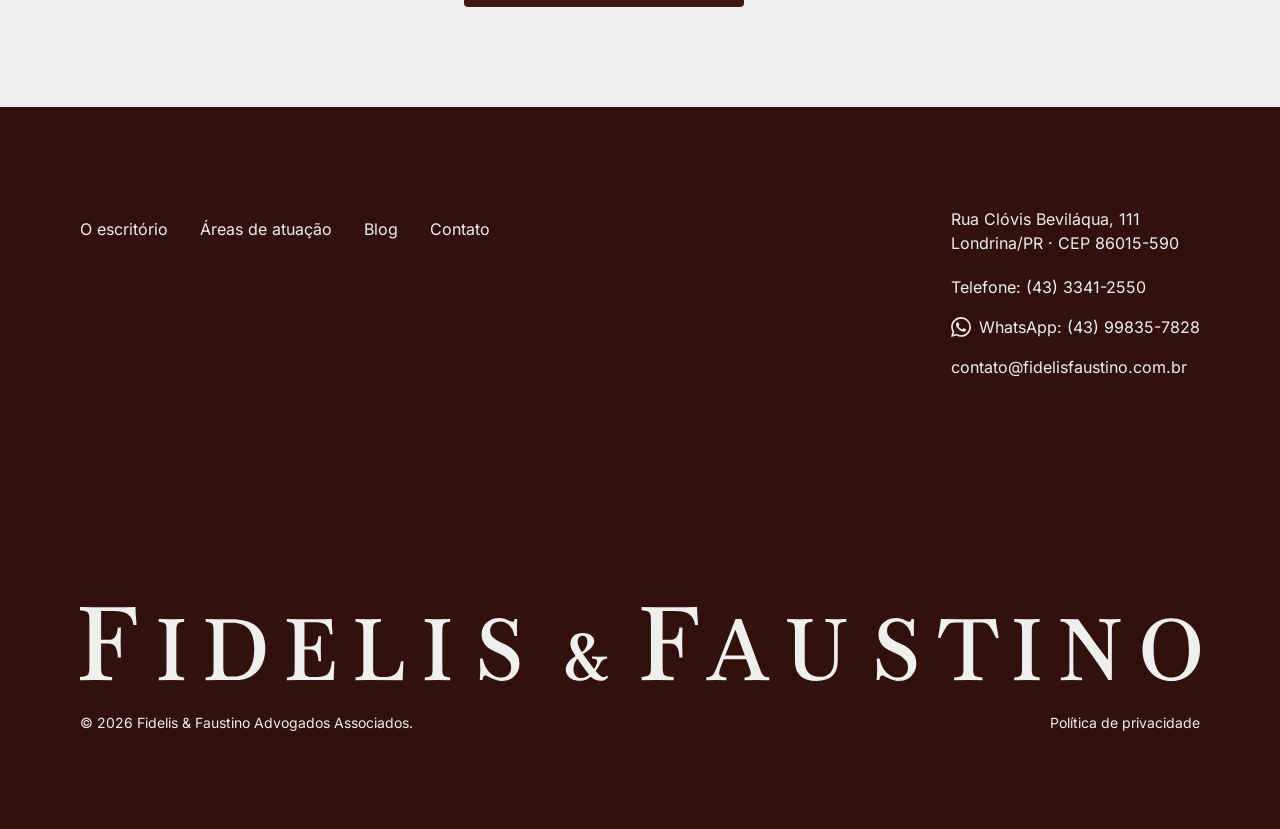
==== commit 7e3972ae: "fix: align page hero spacing with homepage" ====
--- a/areas.html
+++ b/areas.html
@@ -12,7 +12,7 @@
   <link rel="stylesheet" href="design_system/tokens.css">
   <link rel="stylesheet" href="css/frontend-tokens.css?v=a23fc5f1d89c">
   <link rel="stylesheet" href="css/custom.css?v=75cd3256c37d">
-  <link rel="stylesheet" href="css/areas.css?v=33f07db52e2d">
+  <link rel="stylesheet" href="css/areas.css?v=e294c35a4e8e">
   <script src="js/areas.js" defer></script>
   <script src="js/main.js" defer></script>
 </head>
--- a/css/areas.css
+++ b/css/areas.css
@@ -5,7 +5,7 @@
   --areas-heading-width:50rem;
   --areas-sidebar-top:calc(var(--size-header-height) + var(--space-xl));
 }
-.areas-hero{padding:calc(var(--size-header-height) + var(--space-section)) var(--layout-gutter) var(--space-section)}
+.areas-hero{padding:var(--layout-hero-content-top) var(--layout-gutter) var(--layout-hero-content-bottom)}
 .areas-hero .container{display:flex;flex-direction:column;gap:var(--space-md);align-items:flex-start}
 .areas-hero h1,.areas-hero p{max-width:var(--areas-heading-width)}
 .areas-section{padding:var(--space-none) var(--layout-gutter) var(--space-section-y)}
@@ -38,7 +38,6 @@
   .areas-layout{grid-template-columns:minmax(var(--space-none),.8fr) minmax(var(--space-none),1.5fr);gap:var(--space-xl)}
 }
 @media(max-width:47.999rem){
-  .areas-hero{padding-top:calc(var(--size-header-height) + var(--space-section));padding-bottom:var(--space-xl)}
   .areas-layout{display:block}
   .areas-sidebar{position:static;margin-bottom:var(--space-xl)}
   .areas-nav a{padding-block:var(--space-md)}
